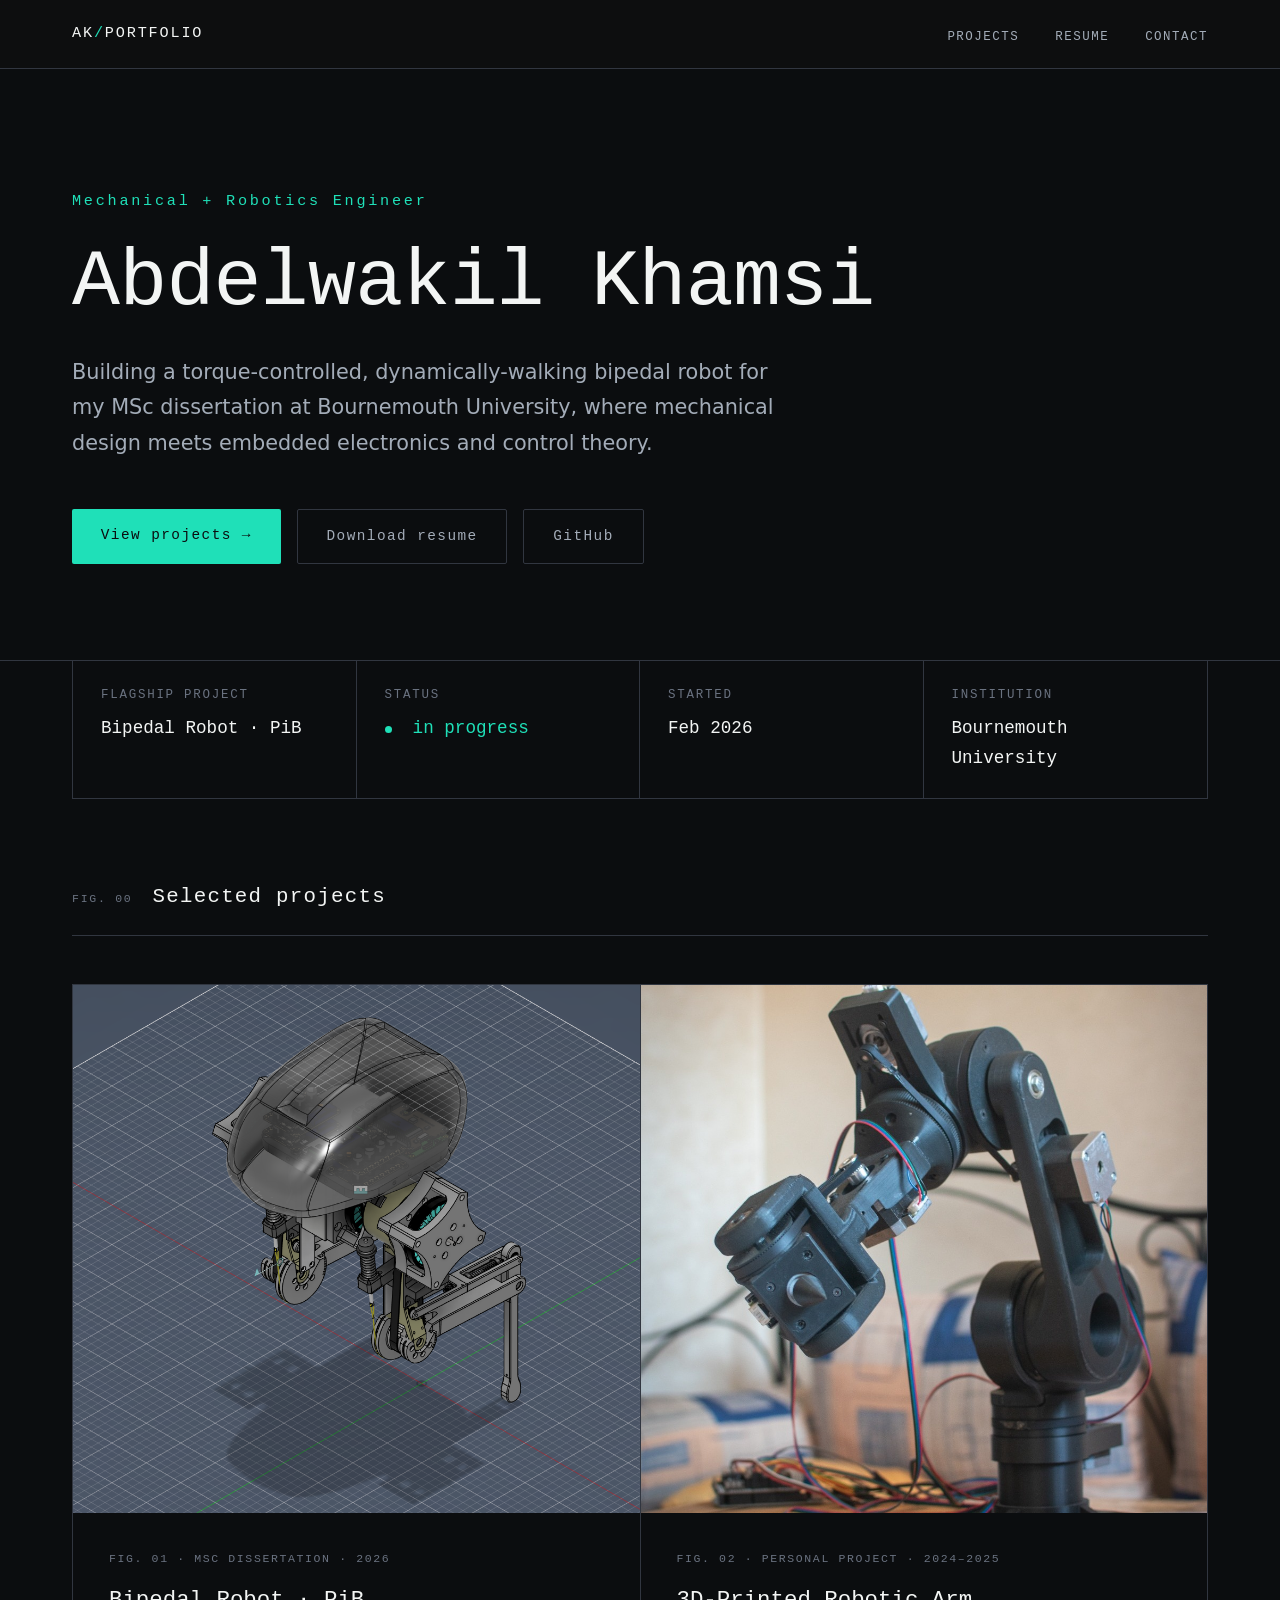
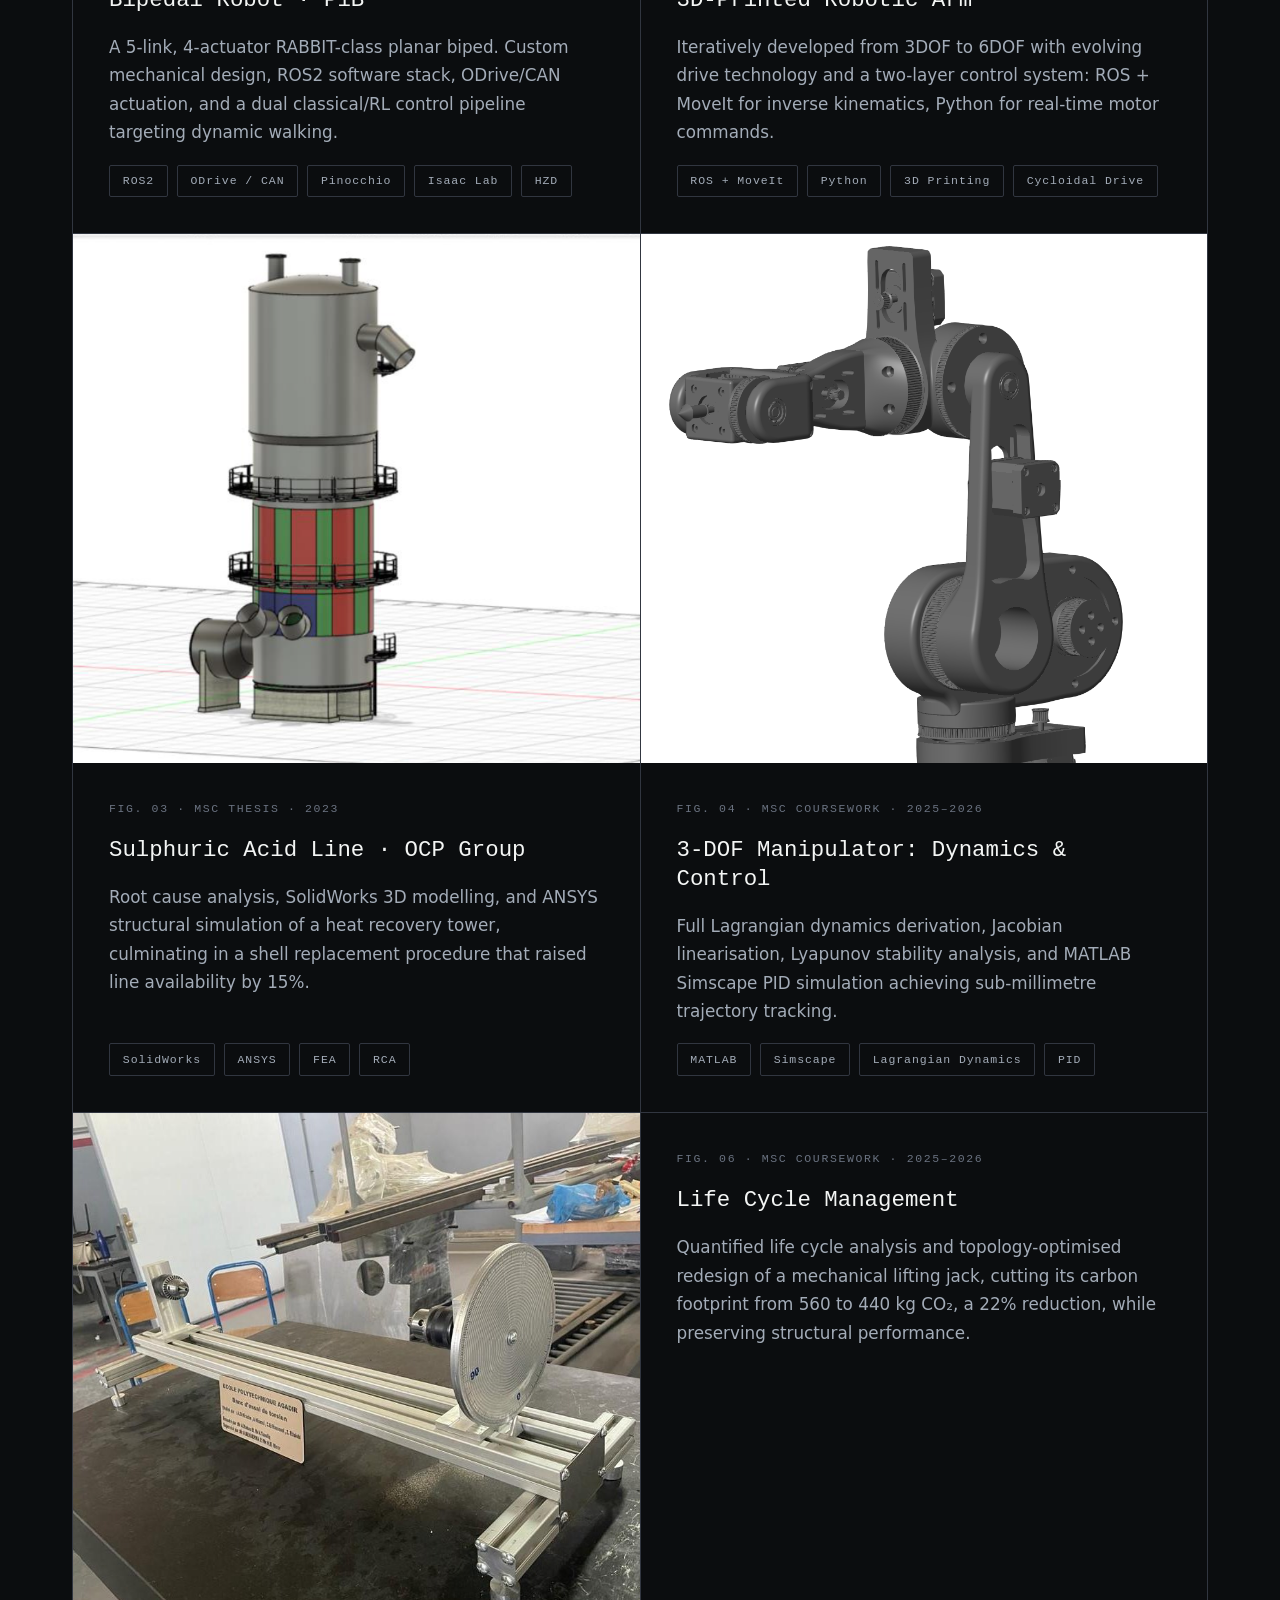
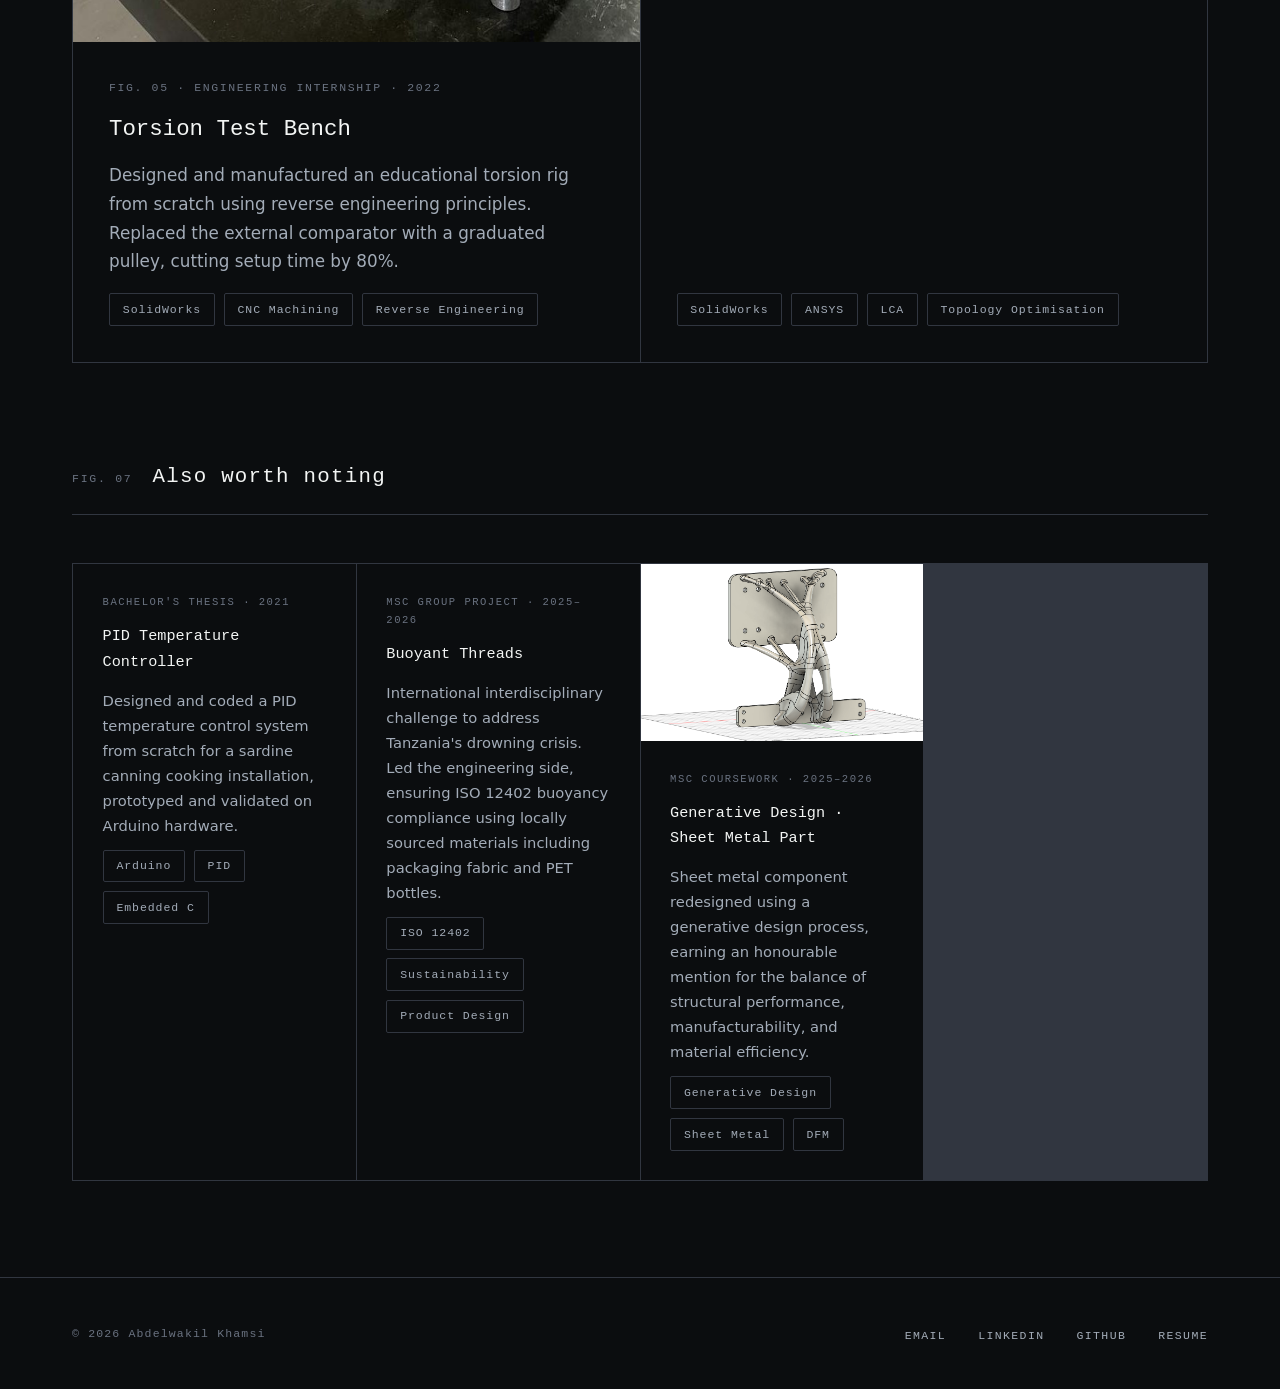
==== index.html @ e8a528a6 "Remove empty image placeholders site-wide until further notice Drop the 'ADD PHOTO' placeholder boxe" ====
<!DOCTYPE html>
<html lang="en">
<head>
<meta charset="UTF-8">
<meta name="viewport" content="width=device-width, initial-scale=1.0">
<title>Abdelwakil Khamsi · Mechanical &amp; Robotics Engineer</title>
<meta name="description" content="Mechanical engineering student building a torque-controlled bipedal robot. Portfolio of robotics, mechanical design, and control systems projects.">
<link rel="stylesheet" href="assets/css/style.css">
</head>
<body>

<nav class="nav">
  <div class="wrap">
    <a href="index.html" class="nav-mark">AK<span>/</span>PORTFOLIO</a>
    <ul class="nav-links">
      <li><a href="#projects">PROJECTS</a></li>
      <li><a href="resume.pdf?v=2">RESUME</a></li>
      <li><a href="#contact">CONTACT</a></li>
    </ul>
  </div>
</nav>

<header class="hero">
  <div class="wrap">
    <div class="eyebrow">Mechanical + Robotics Engineer</div>
    <h1>Abdelwakil Khamsi</h1>
    <p class="lede">Building a torque-controlled, dynamically-walking bipedal robot for my MSc dissertation at Bournemouth University, where mechanical design meets embedded electronics and control theory.</p>
    <div class="btn-row">
      <a href="#projects" class="btn btn-primary">View projects &#8594;</a>
      <a href="resume.pdf?v=2" class="btn btn-outline">Download resume</a>
      <a href="https://github.com/Abdel-wakil" class="btn btn-outline">GitHub</a>
    </div>
  </div>
</header>

<div class="wrap">
  <div class="title-block">
    <div class="cell">
      <div class="label">FLAGSHIP PROJECT</div>
      <div class="value">Bipedal Robot &middot; PiB</div>
    </div>
    <div class="cell">
      <div class="label">STATUS</div>
      <div class="value teal"><span class="dot"></span>&nbsp; in progress</div>
    </div>
    <div class="cell">
      <div class="label">STARTED</div>
      <div class="value">Feb 2026</div>
    </div>
    <div class="cell">
      <div class="label">INSTITUTION</div>
      <div class="value">Bournemouth University</div>
    </div>
  </div>
</div>

<main class="wrap" id="projects">

  <div class="section-head">
    <span class="fig">FIG. 00</span>
    <h2>Selected projects</h2>
  </div>

  <div class="grid">

    <a href="projects/biped.html" class="card">
      <div class="media fit" style="aspect-ratio: 1040 / 970;">
        <img src="assets/img/biped/full_screen_iso_zoom.png" alt="PiB bipedal robot: isometric CAD render of the torso and legs" loading="lazy">
      </div>
      <div class="body">
        <div class="fig-label">FIG. 01 &middot; MSC DISSERTATION &middot; 2026</div>
        <h3>Bipedal Robot · PiB</h3>
        <p>A 5-link, 4-actuator RABBIT-class planar biped. Custom mechanical design, ROS2 software stack, ODrive/CAN actuation, and a dual classical/RL control pipeline targeting dynamic walking.</p>
        <div class="tags">
          <span class="tag">ROS2</span>
          <span class="tag">ODrive / CAN</span>
          <span class="tag">Pinocchio</span>
          <span class="tag">Isaac Lab</span>
          <span class="tag">HZD</span>
        </div>
      </div>
    </a>

    <a href="projects/robotic-arm.html" class="card">
      <div class="media fit" style="aspect-ratio: 1040 / 970;">
        <img src="assets/img/robotic-arm/thumbnail.jpeg" alt="Finished 3D-printed 6DOF robotic arm" loading="lazy">
      </div>
      <div class="body">
        <div class="fig-label">FIG. 02 &middot; PERSONAL PROJECT &middot; 2024&#8211;2025</div>
        <h3>3D-Printed Robotic Arm</h3>
        <p>Iteratively developed from 3DOF to 6DOF with evolving drive technology and a two-layer control system: ROS + MoveIt for inverse kinematics, Python for real-time motor commands.</p>
        <div class="tags">
          <span class="tag">ROS + MoveIt</span>
          <span class="tag">Python</span>
          <span class="tag">3D Printing</span>
          <span class="tag">Cycloidal Drive</span>
        </div>
      </div>
    </a>

    <a href="projects/ocp.html" class="card">
      <div class="media fit" style="aspect-ratio: 1040 / 970;">
        <img src="assets/img/ocp/thumbnail.png" alt="3D CAD model of the HRS tower" loading="lazy">
      </div>
      <div class="body">
        <div class="fig-label">FIG. 03 &middot; MSC THESIS &middot; 2023</div>
        <h3>Sulphuric Acid Line · OCP Group</h3>
        <p>Root cause analysis, SolidWorks 3D modelling, and ANSYS structural simulation of a heat recovery tower, culminating in a shell replacement procedure that raised line availability by 15%.</p>
        <div class="tags">
          <span class="tag">SolidWorks</span>
          <span class="tag">ANSYS</span>
          <span class="tag">FEA</span>
          <span class="tag">RCA</span>
        </div>
      </div>
    </a>

    <a href="projects/robot-control-design.html" class="card">
      <div class="media fit" style="aspect-ratio: 1040 / 970;">
        <img src="assets/img/robot-control-design/thumbnail.png" alt="3-DOF manipulator: Simscape multibody model" loading="lazy">
      </div>
      <div class="body">
        <div class="fig-label">FIG. 04 &middot; MSC COURSEWORK &middot; 2025&#8211;2026</div>
        <h3>3-DOF Manipulator: Dynamics &amp; Control</h3>
        <p>Full Lagrangian dynamics derivation, Jacobian linearisation, Lyapunov stability analysis, and MATLAB Simscape PID simulation achieving sub-millimetre trajectory tracking.</p>
        <div class="tags">
          <span class="tag">MATLAB</span>
          <span class="tag">Simscape</span>
          <span class="tag">Lagrangian Dynamics</span>
          <span class="tag">PID</span>
        </div>
      </div>
    </a>

    <a href="projects/torsion-bench.html" class="card">
      <div class="media fit" style="aspect-ratio: 1040 / 970;">
        <img src="assets/img/torsion-bench/thumbnail.jpg" alt="Manufactured torsion test bench, assembled and operational" loading="lazy">
      </div>
      <div class="body">
        <div class="fig-label">FIG. 05 &middot; ENGINEERING INTERNSHIP &middot; 2022</div>
        <h3>Torsion Test Bench</h3>
        <p>Designed and manufactured an educational torsion rig from scratch using reverse engineering principles. Replaced the external comparator with a graduated pulley, cutting setup time by 80%.</p>
        <div class="tags">
          <span class="tag">SolidWorks</span>
          <span class="tag">CNC Machining</span>
          <span class="tag">Reverse Engineering</span>
        </div>
      </div>
    </a>

    <a href="projects/life-cycle.html" class="card">
      <div class="body">
        <div class="fig-label">FIG. 06 &middot; MSC COURSEWORK &middot; 2025&#8211;2026</div>
        <h3>Life Cycle Management</h3>
        <p>Quantified life cycle analysis and topology-optimised redesign of a mechanical lifting jack, cutting its carbon footprint from 560 to 440 kg CO&#8322;, a 22% reduction, while preserving structural performance.</p>
        <div class="tags">
          <span class="tag">SolidWorks</span>
          <span class="tag">ANSYS</span>
          <span class="tag">LCA</span>
          <span class="tag">Topology Optimisation</span>
        </div>
      </div>
    </a>

  </div>

  <!-- OTHER MENTIONS -->
  <div class="section-head">
    <span class="fig">FIG. 07</span>
    <h2>Also worth noting</h2>
  </div>

  <div class="mention-grid">

    <div class="mention">
      <div class="mention-body">
        <div class="fig-label">BACHELOR'S THESIS &middot; 2021</div>
        <h4>PID Temperature Controller</h4>
        <p>Designed and coded a PID temperature control system from scratch for a sardine canning cooking installation, prototyped and validated on Arduino hardware.</p>
        <div class="tags">
          <span class="tag">Arduino</span>
          <span class="tag">PID</span>
          <span class="tag">Embedded C</span>
        </div>
      </div>
    </div>

    <div class="mention">
      <div class="mention-body">
        <div class="fig-label">MSC GROUP PROJECT &middot; 2025&#8211;2026</div>
        <h4>Buoyant Threads</h4>
        <p>International interdisciplinary challenge to address Tanzania's drowning crisis. Led the engineering side, ensuring ISO 12402 buoyancy compliance using locally sourced materials including packaging fabric and PET bottles.</p>
        <div class="tags">
          <span class="tag">ISO 12402</span>
          <span class="tag">Sustainability</span>
          <span class="tag">Product Design</span>
        </div>
      </div>
    </div>

    <div class="mention">
      <div class="media">
        <img src="assets/img/generative-design/Generative_design_iso_view_back.png" alt="Generative design result: back view showing the organic branching topology" loading="lazy">
      </div>
      <div class="mention-body">
        <div class="fig-label">MSC COURSEWORK &middot; 2025&#8211;2026</div>
        <h4>Generative Design · Sheet Metal Part</h4>
        <p>Sheet metal component redesigned using a generative design process, earning an honourable mention for the balance of structural performance, manufacturability, and material efficiency.</p>
        <div class="tags">
          <span class="tag">Generative Design</span>
          <span class="tag">Sheet Metal</span>
          <span class="tag">DFM</span>
        </div>
      </div>
    </div>

  </div>

</main>

<footer id="contact">
  <div class="wrap">
    <span class="copy">&#169; 2026 Abdelwakil Khamsi</span>
    <ul class="links">
      <li><a href="mailto:abdelwakil55khamsi@gmail.com">EMAIL</a></li>
      <li><a href="https://linkedin.com/in/abdelwakil-khamsi/">LINKEDIN</a></li>
      <li><a href="https://github.com/Abdel-wakil">GITHUB</a></li>
      <li><a href="resume.pdf?v=2">RESUME</a></li>
    </ul>
  </div>
</footer>

</body>
</html>
---- assets/css/style.css ----
/* ─── TOKENS ─────────────────────────────────────────────── */
:root {
  --bg:       #0b0d0f;
  --surface:  #181c21;
  --border:   #313640;
  --teal:     #1fe0b8;
  --teal-dim: #10a087;
  --text:     #f3f5f4;
  --muted:    #a3acb8;
  --label:    #6a7280;

  --ff-display: 'DM Mono', 'Courier New', monospace;
  --ff-body:    'Inter', system-ui, sans-serif;

  --wrap: 1200px;
  --gap:  2.5rem;
}

/* ─── RESET ──────────────────────────────────────────────── */
*, *::before, *::after { box-sizing: border-box; margin: 0; padding: 0; }
html { scroll-behavior: smooth; }
body {
  background: var(--bg);
  color: var(--text);
  font-family: var(--ff-body);
  font-size: 1.125rem;
  line-height: 1.7;
  -webkit-font-smoothing: antialiased;
}
a { color: inherit; text-decoration: none; }
img { display: block; max-width: 100%; }
ul { list-style: none; }

/* ─── TYPOGRAPHY IMPORTS ─────────────────────────────────── */
@import url('https://fonts.googleapis.com/css2?family=DM+Mono:wght@400;500&family=Inter:wght@400;500;600&display=swap');

/* ─── LAYOUT ─────────────────────────────────────────────── */
.wrap {
  max-width: var(--wrap);
  margin: 0 auto;
  padding: 0 2rem;
}

/* ─── NAV ────────────────────────────────────────────────── */
.nav {
  position: sticky;
  top: 0;
  z-index: 100;
  background: rgba(14,15,17,.88);
  backdrop-filter: blur(12px);
  border-bottom: 1px solid var(--border);
}
.nav .wrap {
  display: flex;
  align-items: center;
  justify-content: space-between;
  height: 68px;
}
.nav-mark {
  font-family: var(--ff-display);
  font-size: .95rem;
  letter-spacing: .12em;
  color: var(--text);
}
.nav-mark span { color: var(--teal); }
.nav-links {
  display: flex;
  gap: 2.25rem;
}
.nav-links a {
  font-family: var(--ff-display);
  font-size: .78rem;
  letter-spacing: .12em;
  color: var(--muted);
  transition: color .15s;
}
.nav-links a:hover { color: var(--teal); }

/* ─── HERO ───────────────────────────────────────────────── */
.hero {
  padding: 7.5rem 0 6rem;
  border-bottom: 1px solid var(--border);
}
.eyebrow {
  font-family: var(--ff-display);
  font-size: .95rem;
  letter-spacing: .18em;
  color: var(--teal);
  margin-bottom: 1.5rem;
}
h1 {
  font-family: var(--ff-display);
  font-size: clamp(3rem, 6.5vw, 5rem);
  font-weight: 500;
  letter-spacing: -.01em;
  line-height: 1.1;
  margin-bottom: 1.75rem;
}
.lede {
  max-width: 720px;
  color: var(--muted);
  font-size: 1.3rem;
  margin-bottom: 3rem;
}
.btn-row {
  display: flex;
  flex-wrap: wrap;
  gap: 1rem;
}
.btn {
  font-family: var(--ff-display);
  font-size: .9rem;
  letter-spacing: .1em;
  padding: .9rem 1.8rem;
  border-radius: 2px;
  transition: all .15s;
  cursor: pointer;
}
.btn-primary {
  background: var(--teal);
  color: var(--bg);
}
.btn-primary:hover { background: #00d9bc; }
.btn-outline {
  border: 1px solid var(--border);
  color: var(--muted);
}
.btn-outline:hover { border-color: var(--teal); color: var(--teal); }

/* ─── TITLE BLOCK (stats strip) ─────────────────────────── */
.title-block {
  display: flex;
  flex-wrap: wrap;
  gap: 0;
  border: 1px solid var(--border);
  border-top: none;
  margin-bottom: 5rem;
}
.cell {
  flex: 1 1 180px;
  padding: 1.5rem 1.75rem;
  border-right: 1px solid var(--border);
}
.cell:last-child { border-right: none; }
.label {
  font-family: var(--ff-display);
  font-size: .78rem;
  letter-spacing: .14em;
  color: var(--label);
  margin-bottom: .5rem;
}
.value {
  font-family: var(--ff-display);
  font-size: 1.1rem;
  color: var(--text);
}
.value.teal { color: var(--teal); }
.dot {
  display: inline-block;
  width: 7px; height: 7px;
  background: var(--teal);
  border-radius: 50%;
  animation: pulse 2s infinite;
}
@keyframes pulse {
  0%,100% { opacity: 1; }
  50%      { opacity: .35; }
}

/* ─── SECTION HEAD ───────────────────────────────────────── */
.section-head {
  display: flex;
  align-items: baseline;
  gap: 1.25rem;
  margin-bottom: 3rem;
  padding-bottom: 1.25rem;
  border-bottom: 1px solid var(--border);
}
.fig {
  font-family: var(--ff-display);
  font-size: .72rem;
  letter-spacing: .15em;
  color: var(--label);
}
h2 {
  font-family: var(--ff-display);
  font-size: 1.3rem;
  font-weight: 500;
  letter-spacing: .06em;
}

/* ─── PROJECT GRID ───────────────────────────────────────── */
.grid {
  display: grid;
  grid-template-columns: repeat(2, 1fr);
  gap: 1px;
  background: var(--border);
  border: 1px solid var(--border);
  margin-bottom: 6rem;
}
@media (max-width: 800px) {
  .grid { grid-template-columns: 1fr; }
}
.card {
  display: flex;
  flex-direction: column;
  background: var(--bg);
  transition: background .15s;
}
.card:hover { background: var(--surface); }
.card .media, .mention .media {
  aspect-ratio: 16/10;
  overflow: hidden;
  background: var(--surface);
}
.card .media img, .mention .media img { width: 100%; height: 100%; object-fit: cover; }

/* use for images whose aspect ratio doesn't match the crop box
   (e.g. square CAD renders) so nothing important gets cropped off */
.card .media.contain, .mention .media.contain { padding: 1.5rem; }
.card .media.contain img, .mention .media.contain img { object-fit: contain; }

/* use when the box's aspect-ratio is set inline to match the image's
   own dimensions: fills the box completely with zero crop/letterbox */
.card .media.fit, .mention .media.fit { padding: 0; }
.card .media.fit img, .mention .media.fit img { object-fit: cover; }
.media-placeholder {
  width: 100%; height: 100%;
  display: flex;
  align-items: center;
  justify-content: center;
  border: 1px dashed var(--border);
  color: var(--label);
}
.media-placeholder .txt {
  font-family: var(--ff-display);
  font-size: .75rem;
  letter-spacing: .1em;
  text-align: center;
  line-height: 1.8;
}
.card .body {
  padding: 2.25rem;
  flex: 1;
  display: flex;
  flex-direction: column;
  gap: 1.1rem;
}
.fig-label {
  font-family: var(--ff-display);
  font-size: .72rem;
  letter-spacing: .14em;
  color: var(--label);
}
.card h3 {
  font-family: var(--ff-display);
  font-size: 1.4rem;
  font-weight: 500;
  line-height: 1.3;
}
.card p {
  font-size: 1.05rem;
  color: var(--muted);
  flex: 1;
}
.tags {
  display: flex;
  flex-wrap: wrap;
  gap: .55rem;
}
.tag {
  font-family: var(--ff-display);
  font-size: .72rem;
  letter-spacing: .08em;
  padding: .35rem .8rem;
  border: 1px solid var(--border);
  color: var(--muted);
  border-radius: 2px;
}

/* ─── OTHER PROJECTS (mention cards) ────────────────────── */
.mention-grid {
  display: grid;
  grid-template-columns: repeat(auto-fill, minmax(280px, 1fr));
  gap: 1px;
  background: var(--border);
  border: 1px solid var(--border);
  margin-bottom: 6rem;
}
.mention {
  background: var(--bg);
  display: flex;
  flex-direction: column;
  transition: background .15s;
}
.mention:hover { background: var(--surface); }
.mention-body {
  padding: 1.85rem;
  flex: 1;
  display: flex;
  flex-direction: column;
  gap: .75rem;
}
.mention .fig-label { font-family: var(--ff-display); font-size: .66rem; letter-spacing: .14em; color: var(--label); }
.mention h4 { font-family: var(--ff-display); font-size: .95rem; font-weight: 500; }
.mention p  { font-size: .92rem; color: var(--muted); }

/* ─── PROJECT PAGE ───────────────────────────────────────── */
.project-hero {
  padding: 5rem 0 3.5rem;
  border-bottom: 1px solid var(--border);
}
.back-link {
  font-family: var(--ff-display);
  font-size: .76rem;
  letter-spacing: .12em;
  color: var(--muted);
  display: inline-flex;
  align-items: center;
  gap: .5rem;
  margin-bottom: 2.5rem;
  transition: color .15s;
}
.back-link:hover { color: var(--teal); }
.project-hero .eyebrow { margin-bottom: 1rem; }
.project-hero h1 { font-size: clamp(2.1rem, 4.5vw, 3.4rem); margin-bottom: 1.25rem; }
.project-hero .lede { margin-bottom: 0; }

.project-meta {
  display: flex;
  flex-wrap: wrap;
  gap: 0;
  border: 1px solid var(--border);
  border-top: none;
  margin-bottom: 3.5rem;
}
.project-meta .cell { flex: 1 1 140px; }

.project-body {
  display: grid;
  grid-template-columns: 1fr 300px;
  gap: 4.5rem;
  padding: 3.5rem 0 6rem;
  align-items: start;
}
@media (max-width: 760px) {
  .project-body { grid-template-columns: 1fr; }
}

/* main prose */
.prose h2 {
  font-family: var(--ff-display);
  font-size: .88rem;
  letter-spacing: .14em;
  color: var(--teal);
  margin: 3rem 0 1.25rem;
  padding-bottom: .65rem;
  border-bottom: 1px solid var(--border);
}
.prose h2:first-child { margin-top: 0; }
.prose p {
  font-size: 1.02rem;
  color: var(--muted);
  margin-bottom: 1.25rem;
}
.prose ul {
  list-style: none;
  display: flex;
  flex-direction: column;
  gap: .75rem;
  margin-bottom: 1.5rem;
}
.prose ul li {
  font-size: .96rem;
  color: var(--muted);
  padding-left: 1.3rem;
  position: relative;
}
.prose ul li::before {
  content: '•';
  position: absolute;
  left: 0;
  color: var(--teal-dim);
  font-size: .85rem;
}

/* media blocks in project */
.media-block {
  aspect-ratio: 16/9;
  background: var(--surface);
  border: 1px solid var(--border);
  margin: 2rem 0;
  overflow: hidden;
}
.media-block img { width: 100%; height: 100%; object-fit: cover; }
.media-block .media-placeholder { border: none; }
.media-block.contain { padding: 1.5rem; }
.media-block.contain img { object-fit: contain; }
.media-block.fit { padding: 0; }
.media-block.fit img { object-fit: cover; }

/* stat callouts */
.stat-row {
  display: flex;
  flex-wrap: wrap;
  gap: 1px;
  background: var(--border);
  border: 1px solid var(--border);
  margin: 2rem 0;
}
.stat {
  background: var(--bg);
  padding: 1.5rem 1.75rem;
  flex: 1 1 120px;
}
.stat .num {
  font-family: var(--ff-display);
  font-size: 1.85rem;
  color: var(--teal);
  line-height: 1;
  margin-bottom: .4rem;
}
.stat .desc {
  font-family: var(--ff-display);
  font-size: .7rem;
  letter-spacing: .1em;
  color: var(--muted);
}

/* sidebar */
.sidebar {
  position: sticky;
  top: 84px;
  display: flex;
  flex-direction: column;
  gap: 1.75rem;
}
.sidebar-block {
  border: 1px solid var(--border);
  padding: 1.5rem;
}
.sidebar-block .label {
  margin-bottom: .9rem;
  display: block;
}
.sidebar-block ul {
  display: flex;
  flex-direction: column;
  gap: .55rem;
  margin: 0;
}
.sidebar-block ul li {
  font-family: var(--ff-display);
  font-size: .78rem;
  color: var(--muted);
  padding: 0;
}
.sidebar-block ul li::before { display: none; }
.sidebar-block .tag { display: inline-block; margin: .25rem; }
.sidebar-block p {
  font-size: .88rem;
  color: var(--muted);
}

/* ─── FOOTER ─────────────────────────────────────────────── */
footer {
  border-top: 1px solid var(--border);
  padding: 2.5rem 0;
}
footer .wrap {
  display: flex;
  align-items: center;
  justify-content: space-between;
  flex-wrap: wrap;
  gap: 1.25rem;
}
.copy {
  font-family: var(--ff-display);
  font-size: .72rem;
  letter-spacing: .1em;
  color: var(--label);
}
.links {
  display: flex;
  gap: 2rem;
}
.links a {
  font-family: var(--ff-display);
  font-size: .72rem;
  letter-spacing: .12em;
  color: var(--muted);
  transition: color .15s;
}
.links a:hover { color: var(--teal); }

/* ─── RESPONSIVE ─────────────────────────────────────────── */
@media (max-width: 600px) {
  .nav-links { gap: 1.2rem; }
  .title-block { flex-direction: column; }
  .cell { border-right: none; border-bottom: 1px solid var(--border); }
  .cell:last-child { border-bottom: none; }
  .project-meta .cell { border-right: none; border-bottom: 1px solid var(--border); }
}
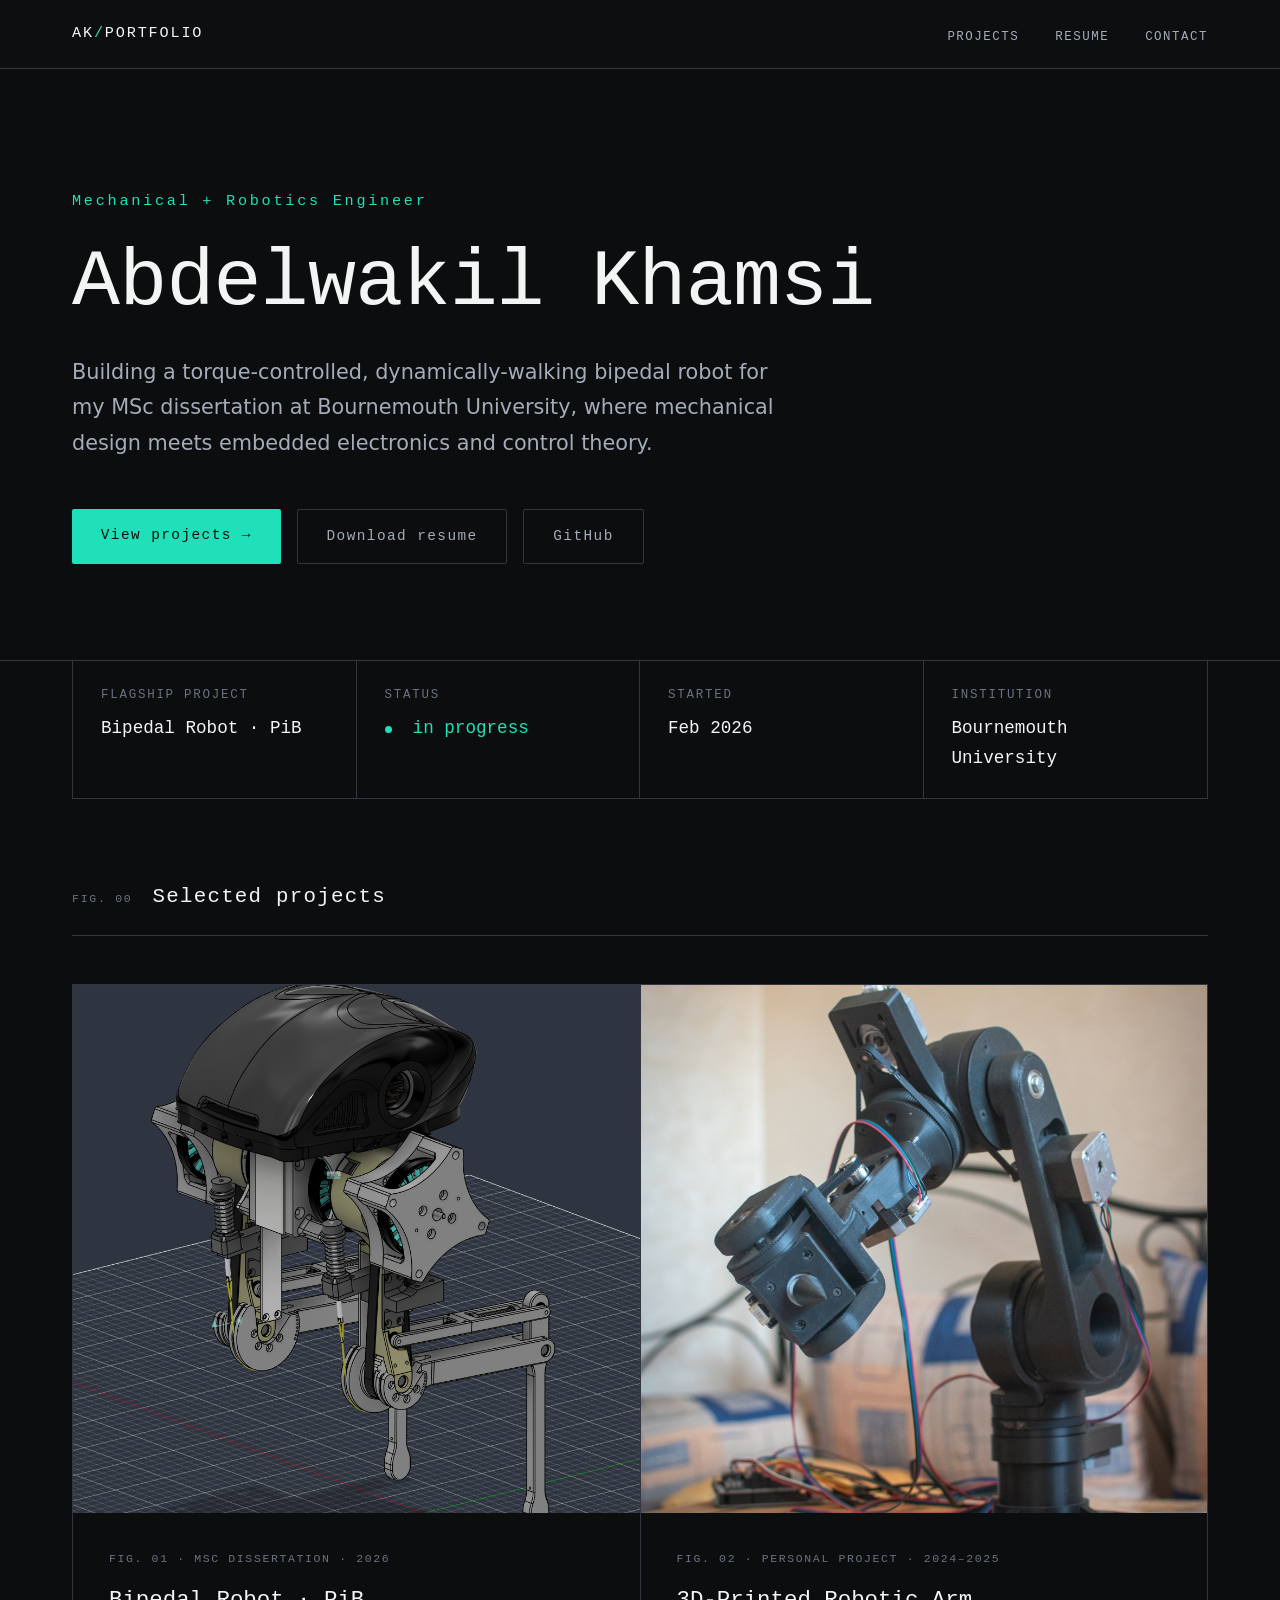
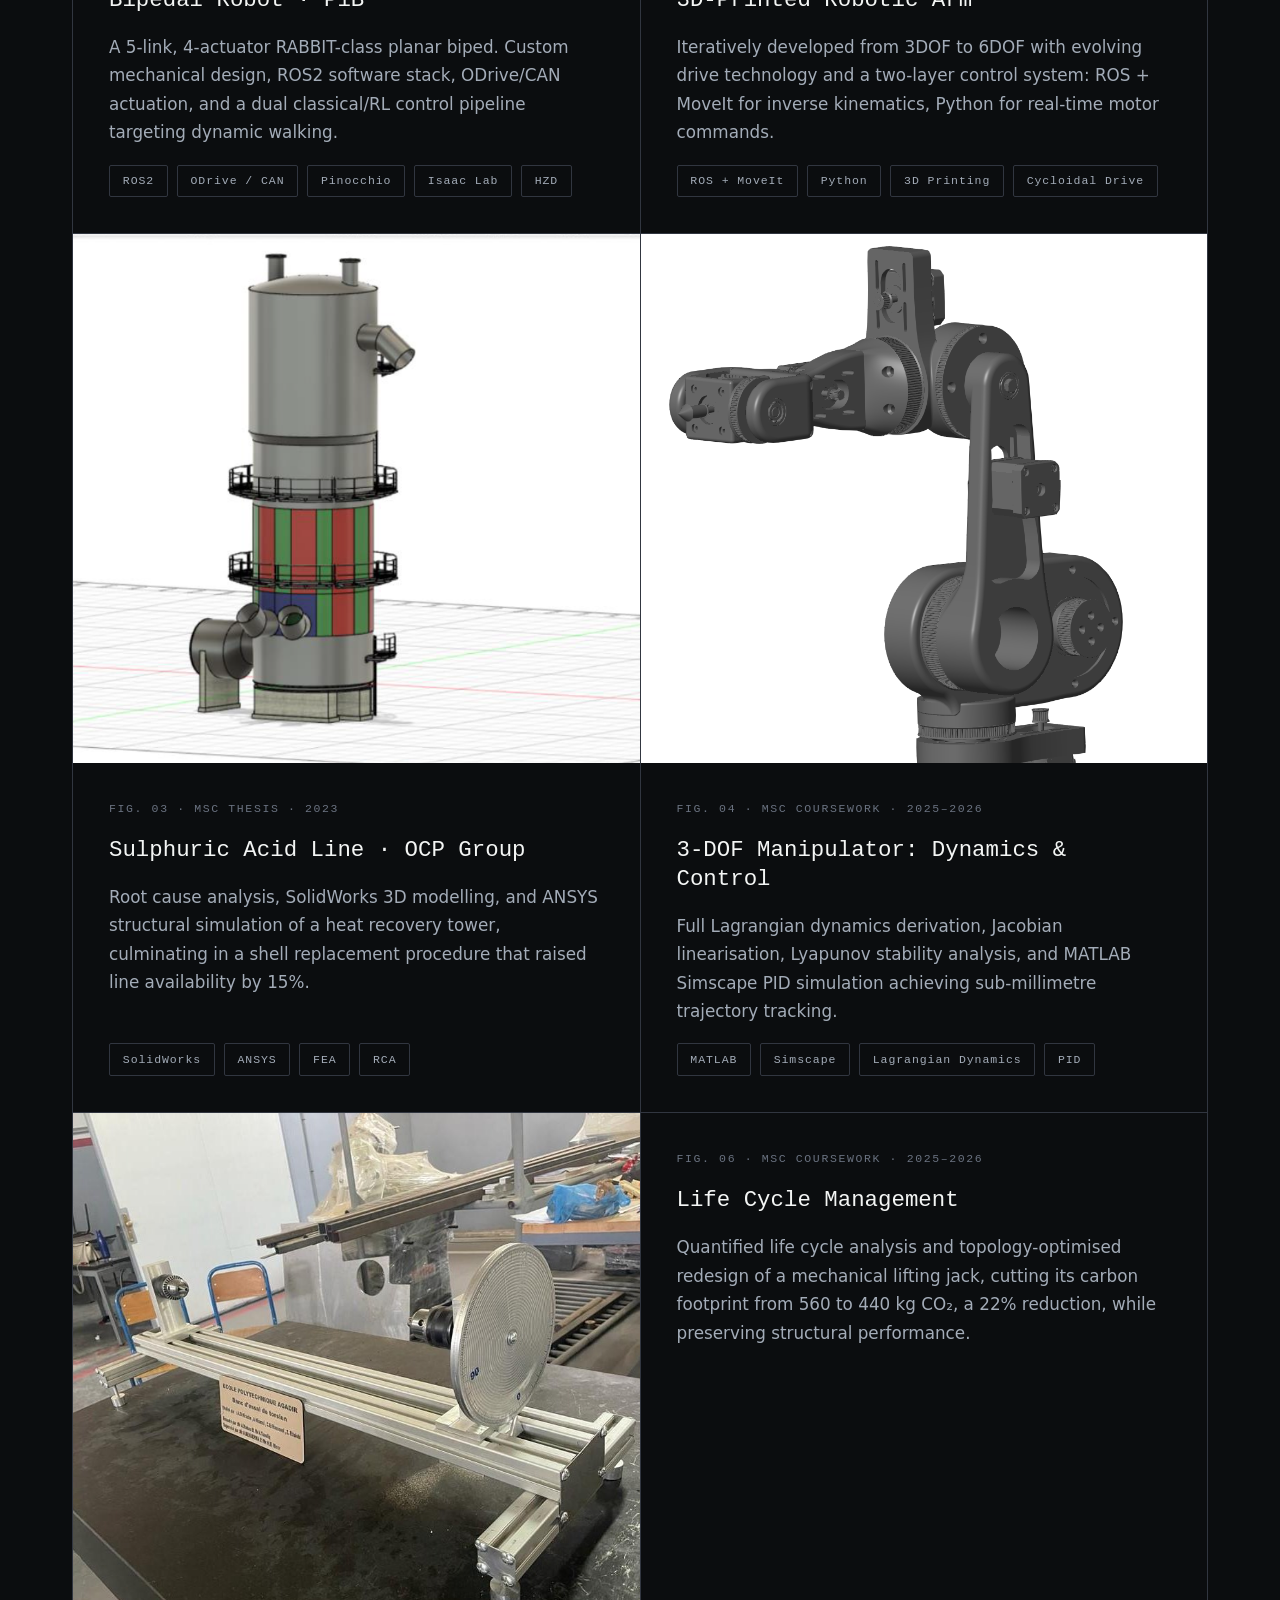
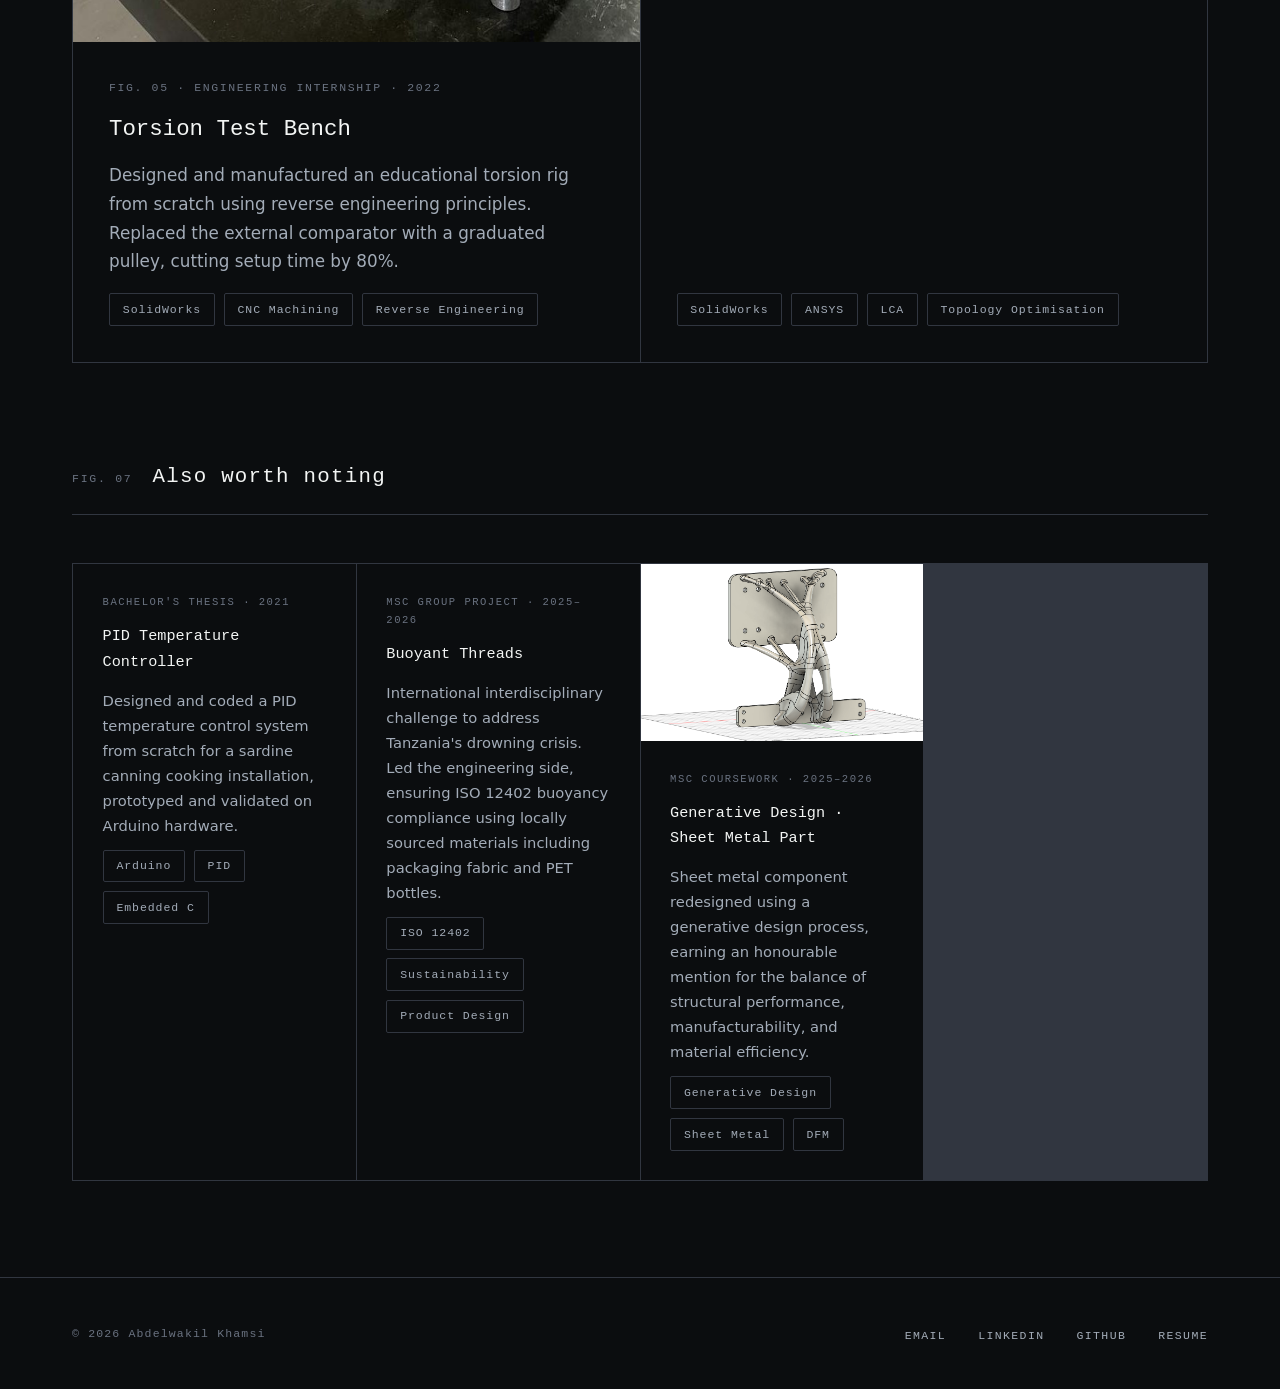
==== commit c8b7c84f: "Update biped hero image to latest design iteration Replace the thumbnail on the homepage card and th" ====
--- a/index.html
+++ b/index.html
@@ -65,7 +65,7 @@
 
     <a href="projects/biped.html" class="card">
       <div class="media fit" style="aspect-ratio: 1040 / 970;">
-        <img src="assets/img/biped/full_screen_iso_zoom.png" alt="PiB bipedal robot: isometric CAD render of the torso and legs" loading="lazy">
+        <img src="assets/img/biped/last_version_cropped.png" alt="PiB bipedal robot: isometric CAD render of the torso and legs" loading="lazy">
       </div>
       <div class="body">
         <div class="fig-label">FIG. 01 &middot; MSC DISSERTATION &middot; 2026</div>
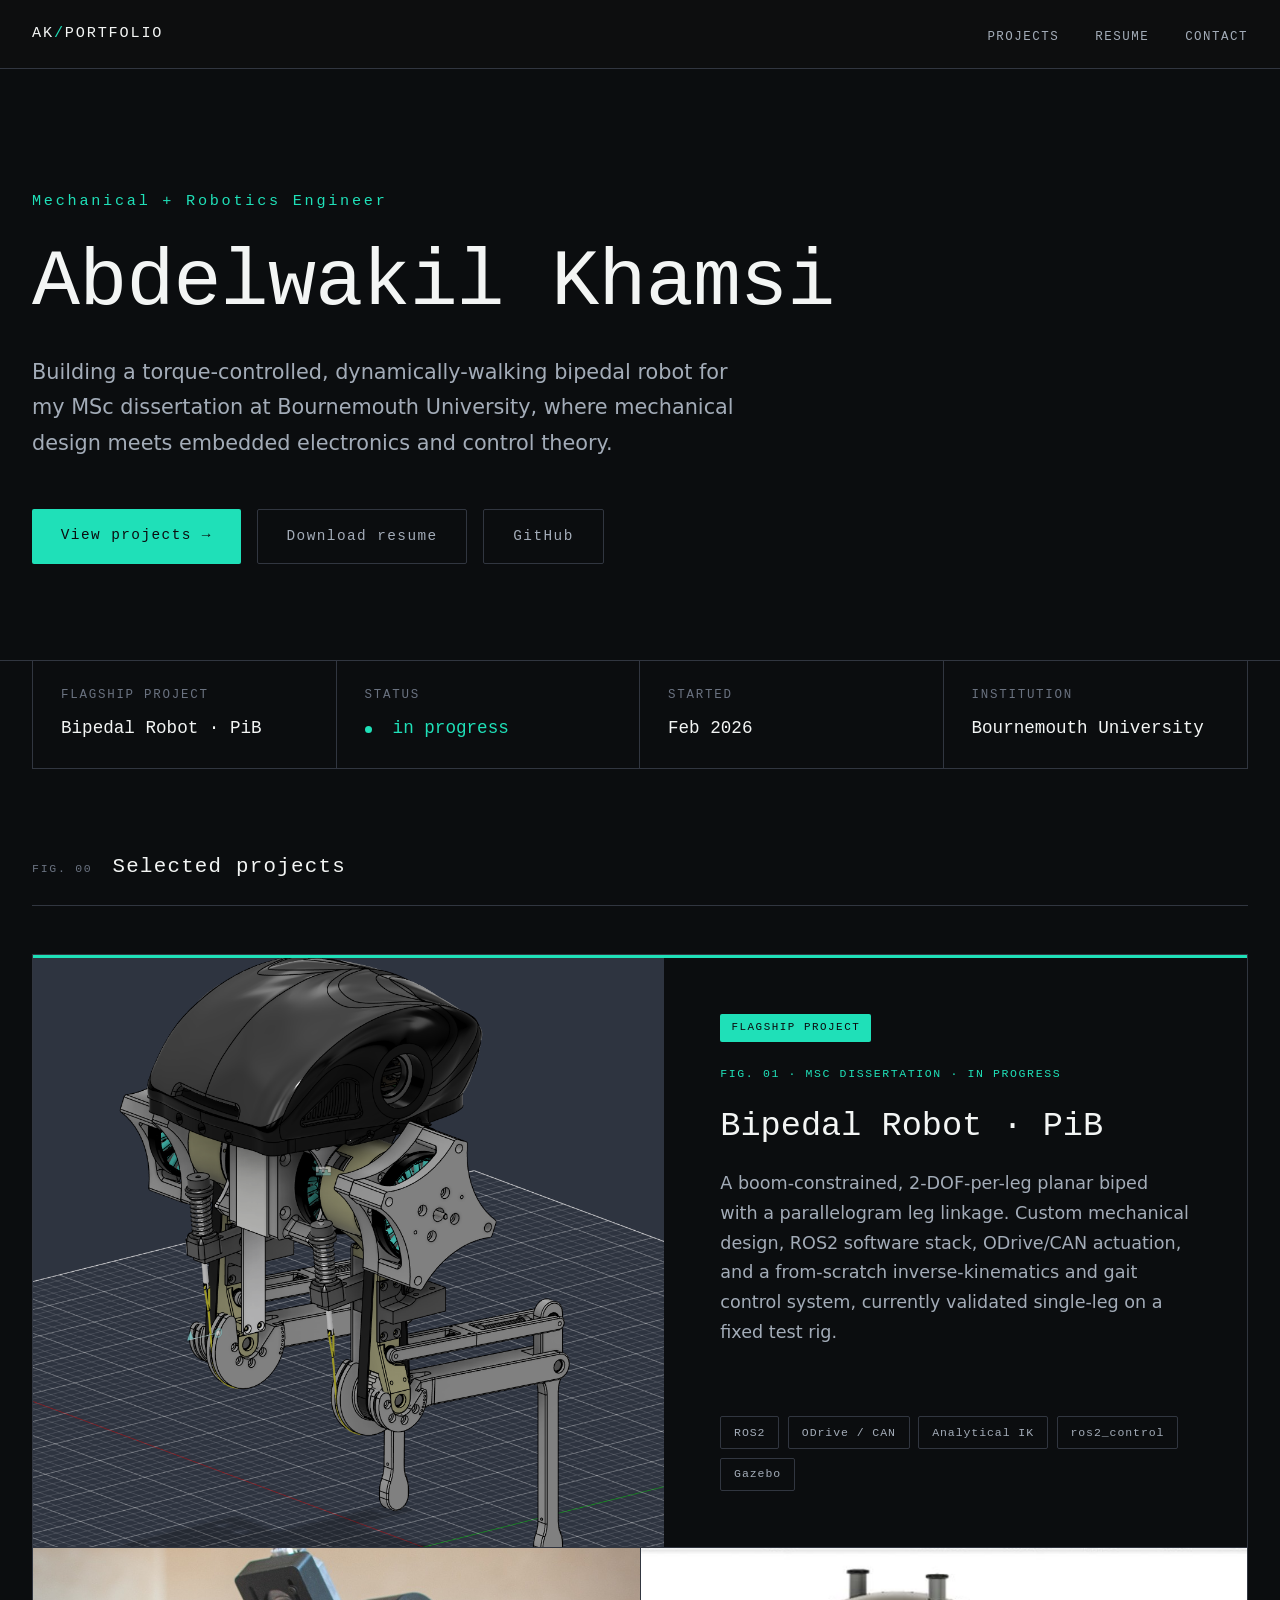
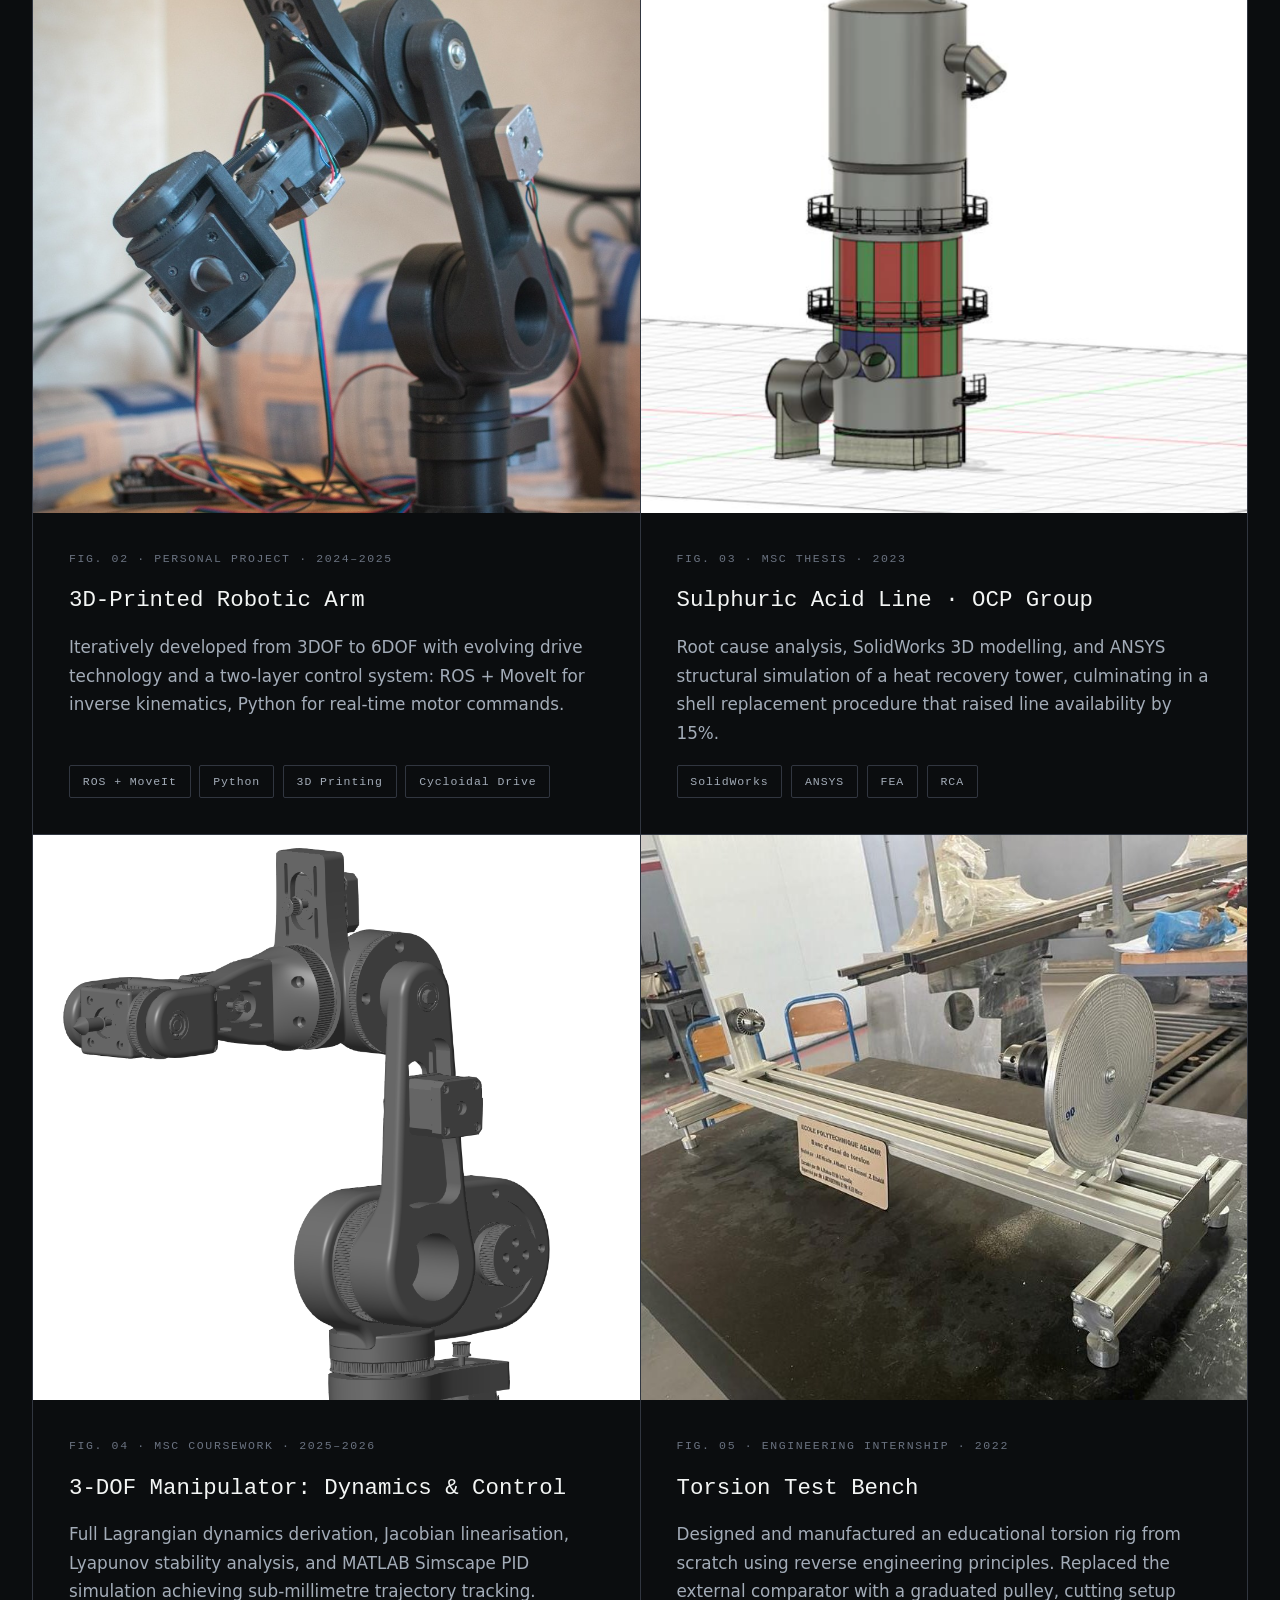
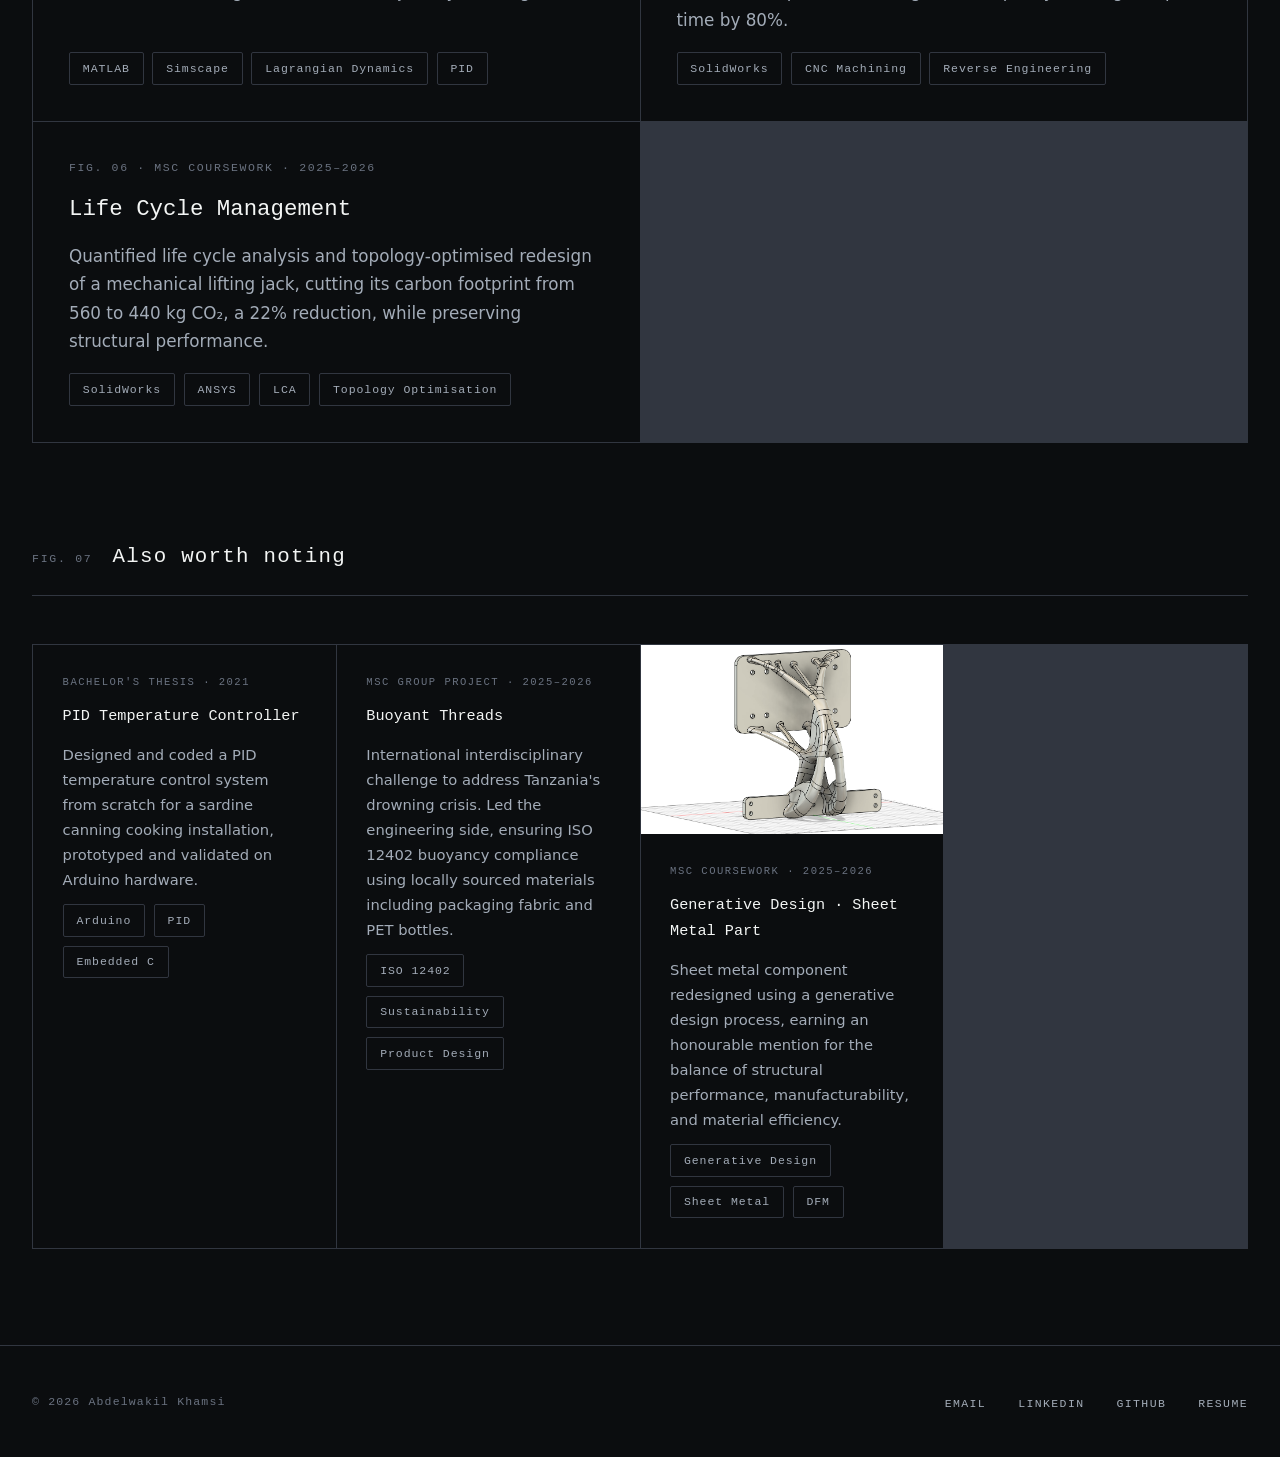
==== commit 8c3933a6: "Make PiB the flagship project, sync content with the real repo Layout: - Widen the site (1200px -> 1" ====
--- a/index.html
+++ b/index.html
@@ -63,20 +63,21 @@
 
   <div class="grid">
 
-    <a href="projects/biped.html" class="card">
-      <div class="media fit" style="aspect-ratio: 1040 / 970;">
-        <img src="assets/img/biped/last_version_cropped.png" alt="PiB bipedal robot: isometric CAD render of the torso and legs" loading="lazy">
-      </div>
-      <div class="body">
-        <div class="fig-label">FIG. 01 &middot; MSC DISSERTATION &middot; 2026</div>
+    <a href="projects/biped.html" class="card featured">
+      <div class="media fit">
+        <img src="assets/img/biped/last_version_cropped.png" alt="PiB bipedal robot: latest CAD iteration, mid-stride pose" loading="lazy">
+      </div>
+      <div class="body">
+        <span class="featured-badge">FLAGSHIP PROJECT</span>
+        <div class="fig-label">FIG. 01 &middot; MSC DISSERTATION &middot; IN PROGRESS</div>
         <h3>Bipedal Robot · PiB</h3>
-        <p>A 5-link, 4-actuator RABBIT-class planar biped. Custom mechanical design, ROS2 software stack, ODrive/CAN actuation, and a dual classical/RL control pipeline targeting dynamic walking.</p>
+        <p>A boom-constrained, 2-DOF-per-leg planar biped with a parallelogram leg linkage. Custom mechanical design, ROS2 software stack, ODrive/CAN actuation, and a from-scratch inverse-kinematics and gait control system, currently validated single-leg on a fixed test rig.</p>
         <div class="tags">
           <span class="tag">ROS2</span>
           <span class="tag">ODrive / CAN</span>
-          <span class="tag">Pinocchio</span>
-          <span class="tag">Isaac Lab</span>
-          <span class="tag">HZD</span>
+          <span class="tag">Analytical IK</span>
+          <span class="tag">ros2_control</span>
+          <span class="tag">Gazebo</span>
         </div>
       </div>
     </a>
--- a/assets/css/style.css
+++ b/assets/css/style.css
@@ -12,7 +12,7 @@
   --ff-display: 'DM Mono', 'Courier New', monospace;
   --ff-body:    'Inter', system-ui, sans-serif;
 
-  --wrap: 1200px;
+  --wrap: 1360px;
   --gap:  2.5rem;
 }
 
@@ -263,6 +263,47 @@
   color: var(--muted);
   flex: 1;
 }
+/* flagship project: spans the full grid width with a horizontal
+   split layout, set apart from the rest of the grid */
+.card.featured {
+  grid-column: 1 / -1;
+  flex-direction: row;
+  border-top: 3px solid var(--teal);
+}
+.card.featured .media {
+  flex: 1 1 52%;
+  aspect-ratio: auto;
+  min-height: 520px;
+}
+.card.featured .body {
+  flex: 1 1 48%;
+  padding: 3.5rem;
+  justify-content: center;
+  gap: 1.4rem;
+}
+.card.featured .fig-label { color: var(--teal); }
+.card.featured h3 {
+  font-size: 2.1rem;
+  line-height: 1.2;
+}
+.card.featured p { font-size: 1.1rem; }
+.featured-badge {
+  display: inline-block;
+  font-family: var(--ff-display);
+  font-size: .68rem;
+  letter-spacing: .14em;
+  color: var(--bg);
+  background: var(--teal);
+  padding: .3rem .7rem;
+  border-radius: 2px;
+  width: fit-content;
+}
+@media (max-width: 800px) {
+  .card.featured { flex-direction: column; }
+  .card.featured .media { min-height: 320px; }
+  .card.featured .body { padding: 2.25rem; }
+}
+
 .tags {
   display: flex;
   flex-wrap: wrap;
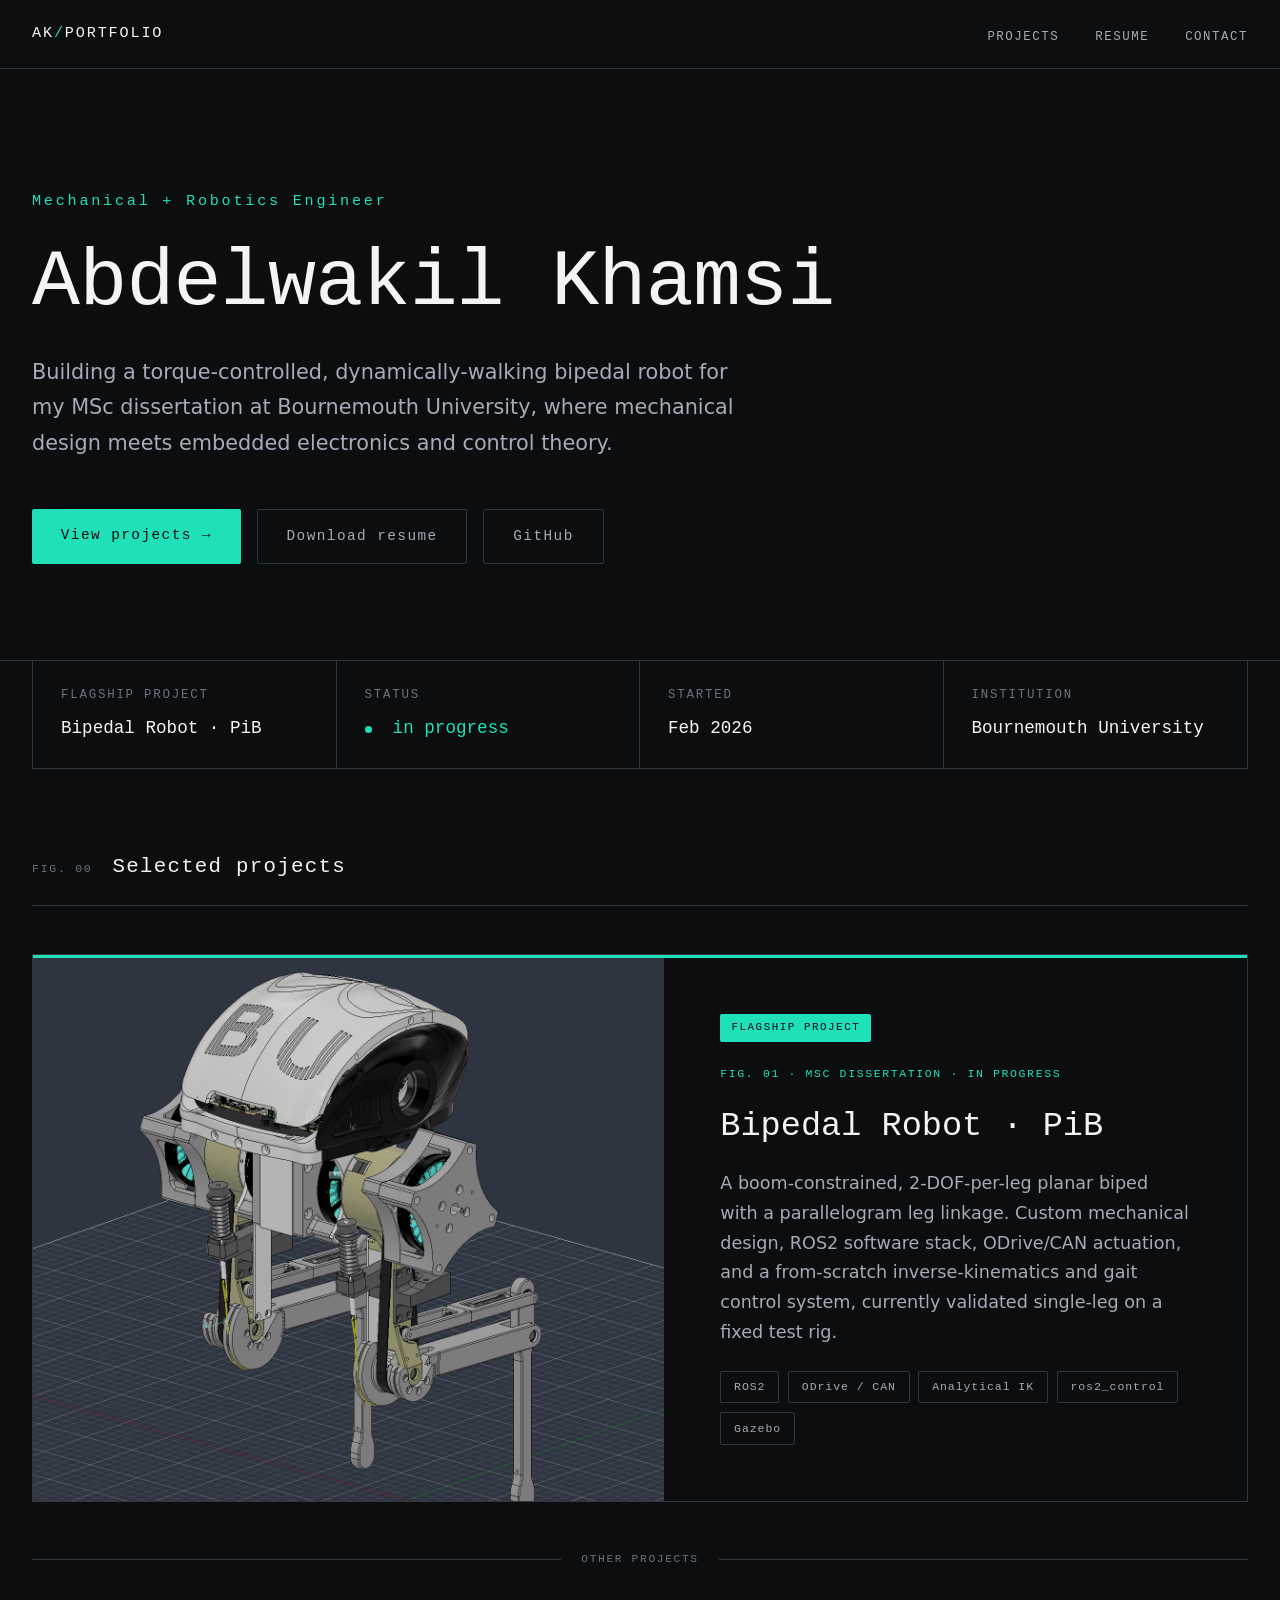
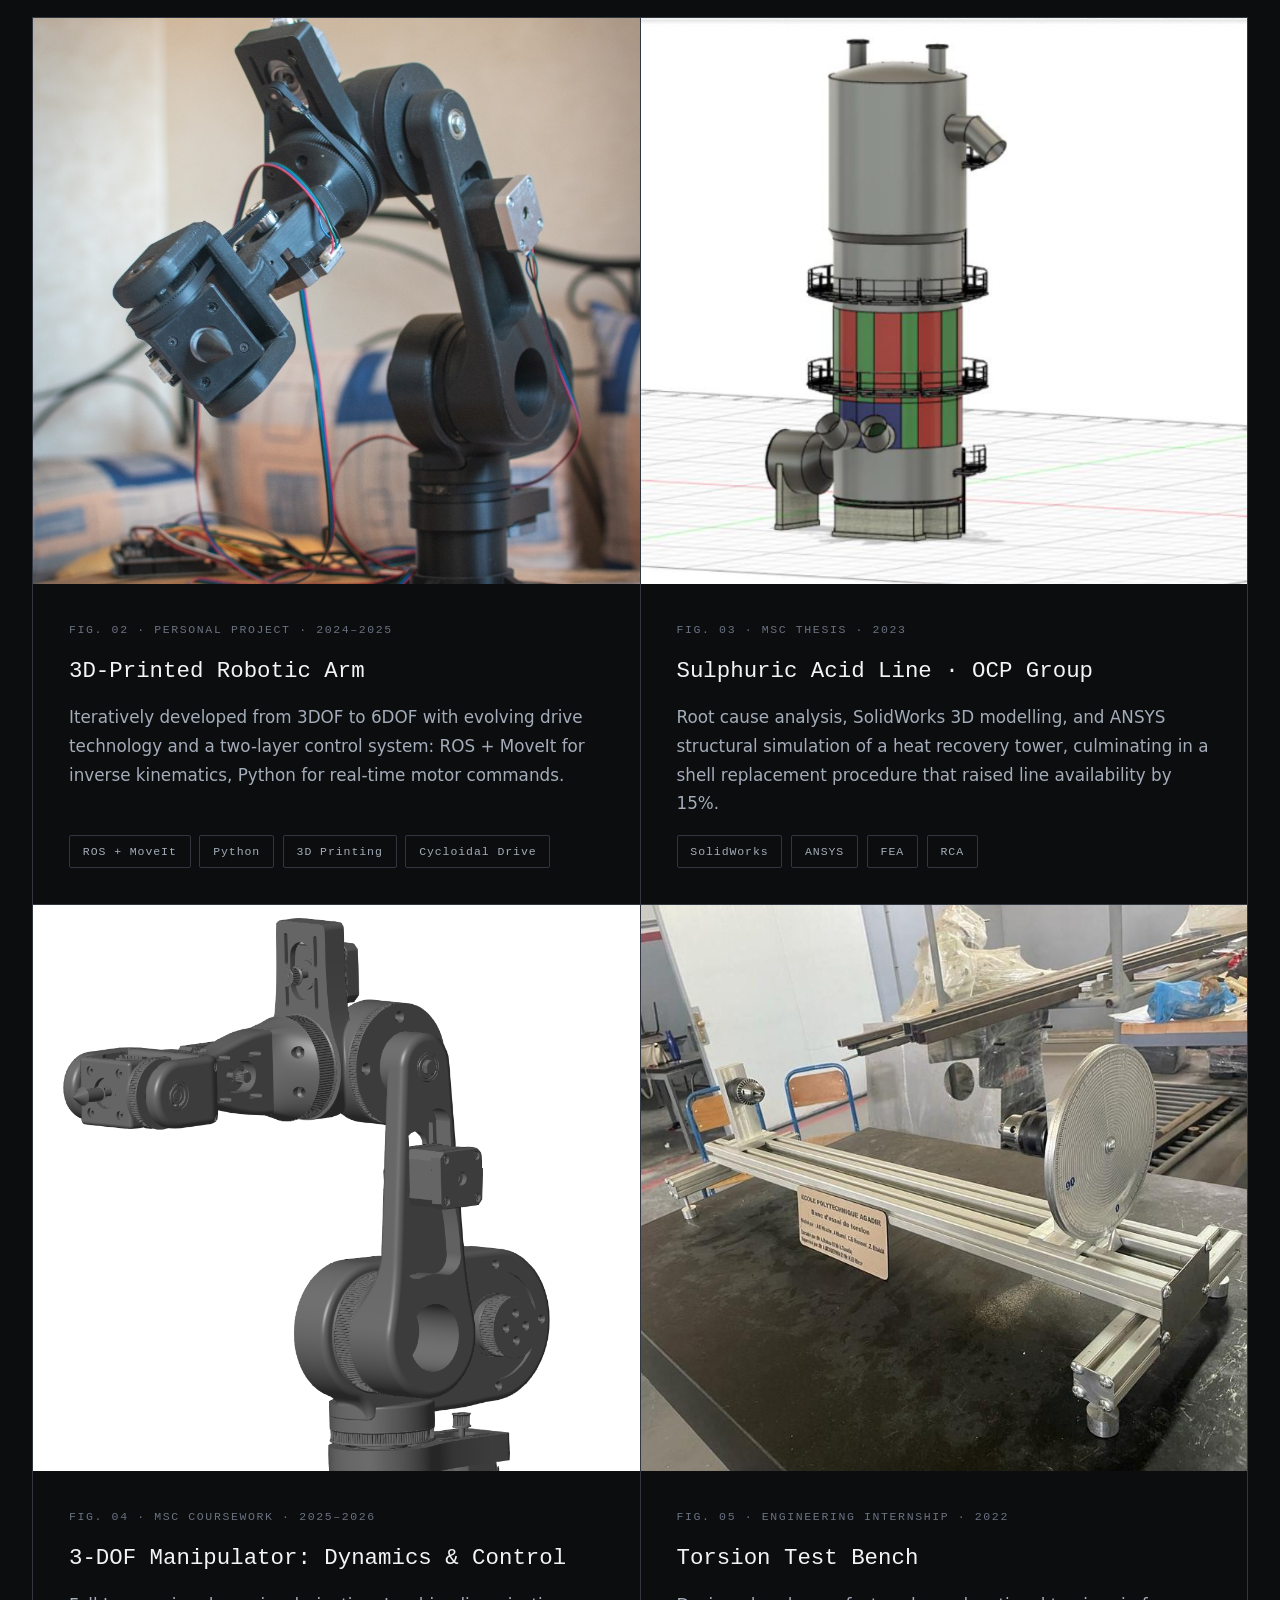
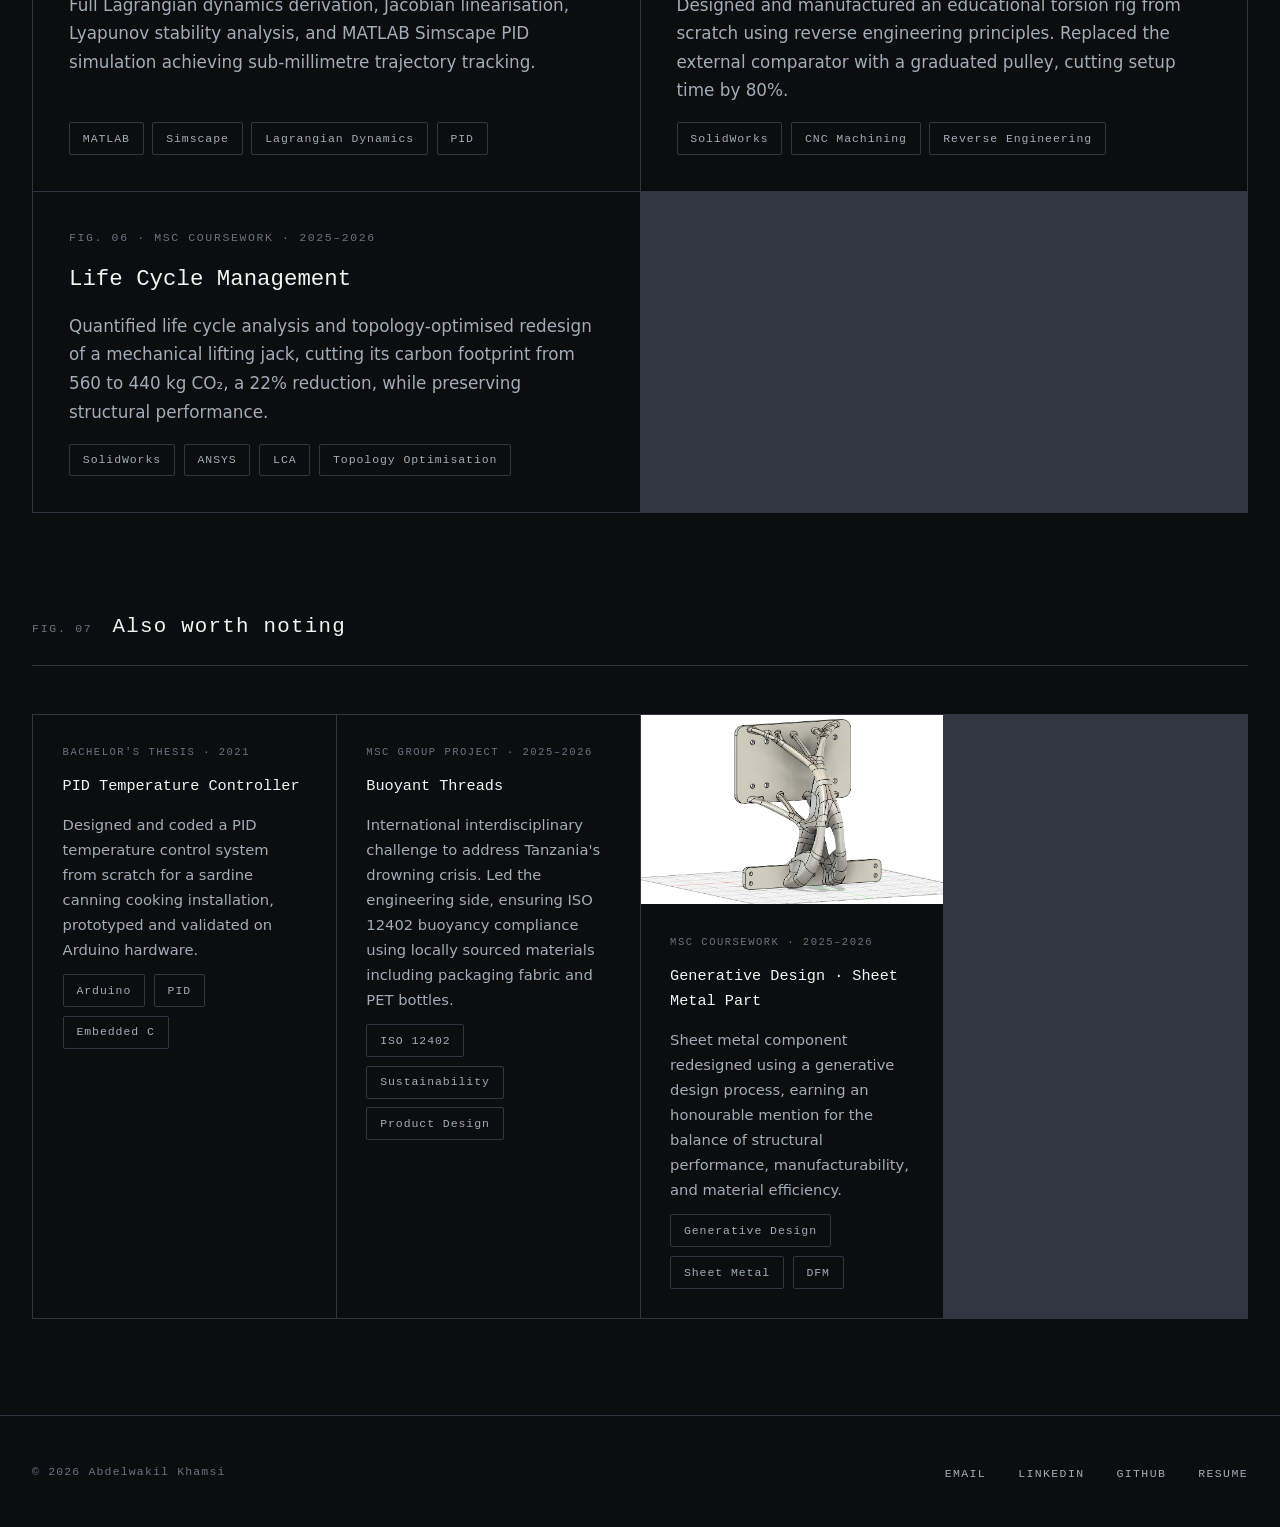
==== commit a9e97b54: "Further separate and highlight the flagship project - Move the biped card out of the shared grid ent" ====
--- a/index.html
+++ b/index.html
@@ -61,11 +61,10 @@
     <h2>Selected projects</h2>
   </div>
 
-  <div class="grid">
-
+  <div class="featured-wrap">
     <a href="projects/biped.html" class="card featured">
       <div class="media fit">
-        <img src="assets/img/biped/last_version_cropped.png" alt="PiB bipedal robot: latest CAD iteration, mid-stride pose" loading="lazy">
+        <img src="assets/img/biped/torso_update.png" alt="PiB bipedal robot: updated torso shell design" loading="lazy">
       </div>
       <div class="body">
         <span class="featured-badge">FLAGSHIP PROJECT</span>
@@ -81,6 +80,13 @@
         </div>
       </div>
     </a>
+  </div>
+
+  <div class="featured-divider">
+    <span>OTHER PROJECTS</span>
+  </div>
+
+  <div class="grid">
 
     <a href="projects/robotic-arm.html" class="card">
       <div class="media fit" style="aspect-ratio: 1040 / 970;">
--- a/assets/css/style.css
+++ b/assets/css/style.css
@@ -263,10 +263,30 @@
   color: var(--muted);
   flex: 1;
 }
-/* flagship project: spans the full grid width with a horizontal
-   split layout, set apart from the rest of the grid */
+/* flagship project: lives outside the regular grid entirely, in its
+   own full-width block with a horizontal split layout */
+.featured-wrap {
+  border: 1px solid var(--border);
+  margin-bottom: 3rem;
+}
+.featured-divider {
+  display: flex;
+  align-items: center;
+  gap: 1.25rem;
+  margin-bottom: 3rem;
+  color: var(--label);
+  font-family: var(--ff-display);
+  font-size: .7rem;
+  letter-spacing: .15em;
+}
+.featured-divider::before,
+.featured-divider::after {
+  content: '';
+  flex: 1;
+  height: 1px;
+  background: var(--border);
+}
 .card.featured {
-  grid-column: 1 / -1;
   flex-direction: row;
   border-top: 3px solid var(--teal);
 }
@@ -351,6 +371,14 @@
   padding: 5rem 0 3.5rem;
   border-bottom: 1px solid var(--border);
 }
+.project-hero.flagship {
+  border-top: 3px solid var(--teal);
+  border-bottom-color: var(--teal-dim);
+}
+.project-hero.flagship .featured-badge {
+  display: block;
+  margin-bottom: 1.5rem;
+}
 .back-link {
   font-family: var(--ff-display);
   font-size: .76rem;
@@ -439,6 +467,29 @@
 .media-block.contain img { object-fit: contain; }
 .media-block.fit { padding: 0; }
 .media-block.fit img { object-fit: cover; }
+
+/* photo gallery */
+.gallery-grid {
+  display: grid;
+  grid-template-columns: repeat(auto-fill, minmax(180px, 1fr));
+  gap: 1px;
+  background: var(--border);
+  border: 1px solid var(--border);
+  margin: 1.5rem 0 2rem;
+}
+.gallery-item {
+  display: block;
+  aspect-ratio: 1;
+  overflow: hidden;
+  background: var(--surface);
+}
+.gallery-item img {
+  width: 100%;
+  height: 100%;
+  object-fit: cover;
+  transition: transform .2s;
+}
+.gallery-item:hover img { transform: scale(1.06); }
 
 /* stat callouts */
 .stat-row {
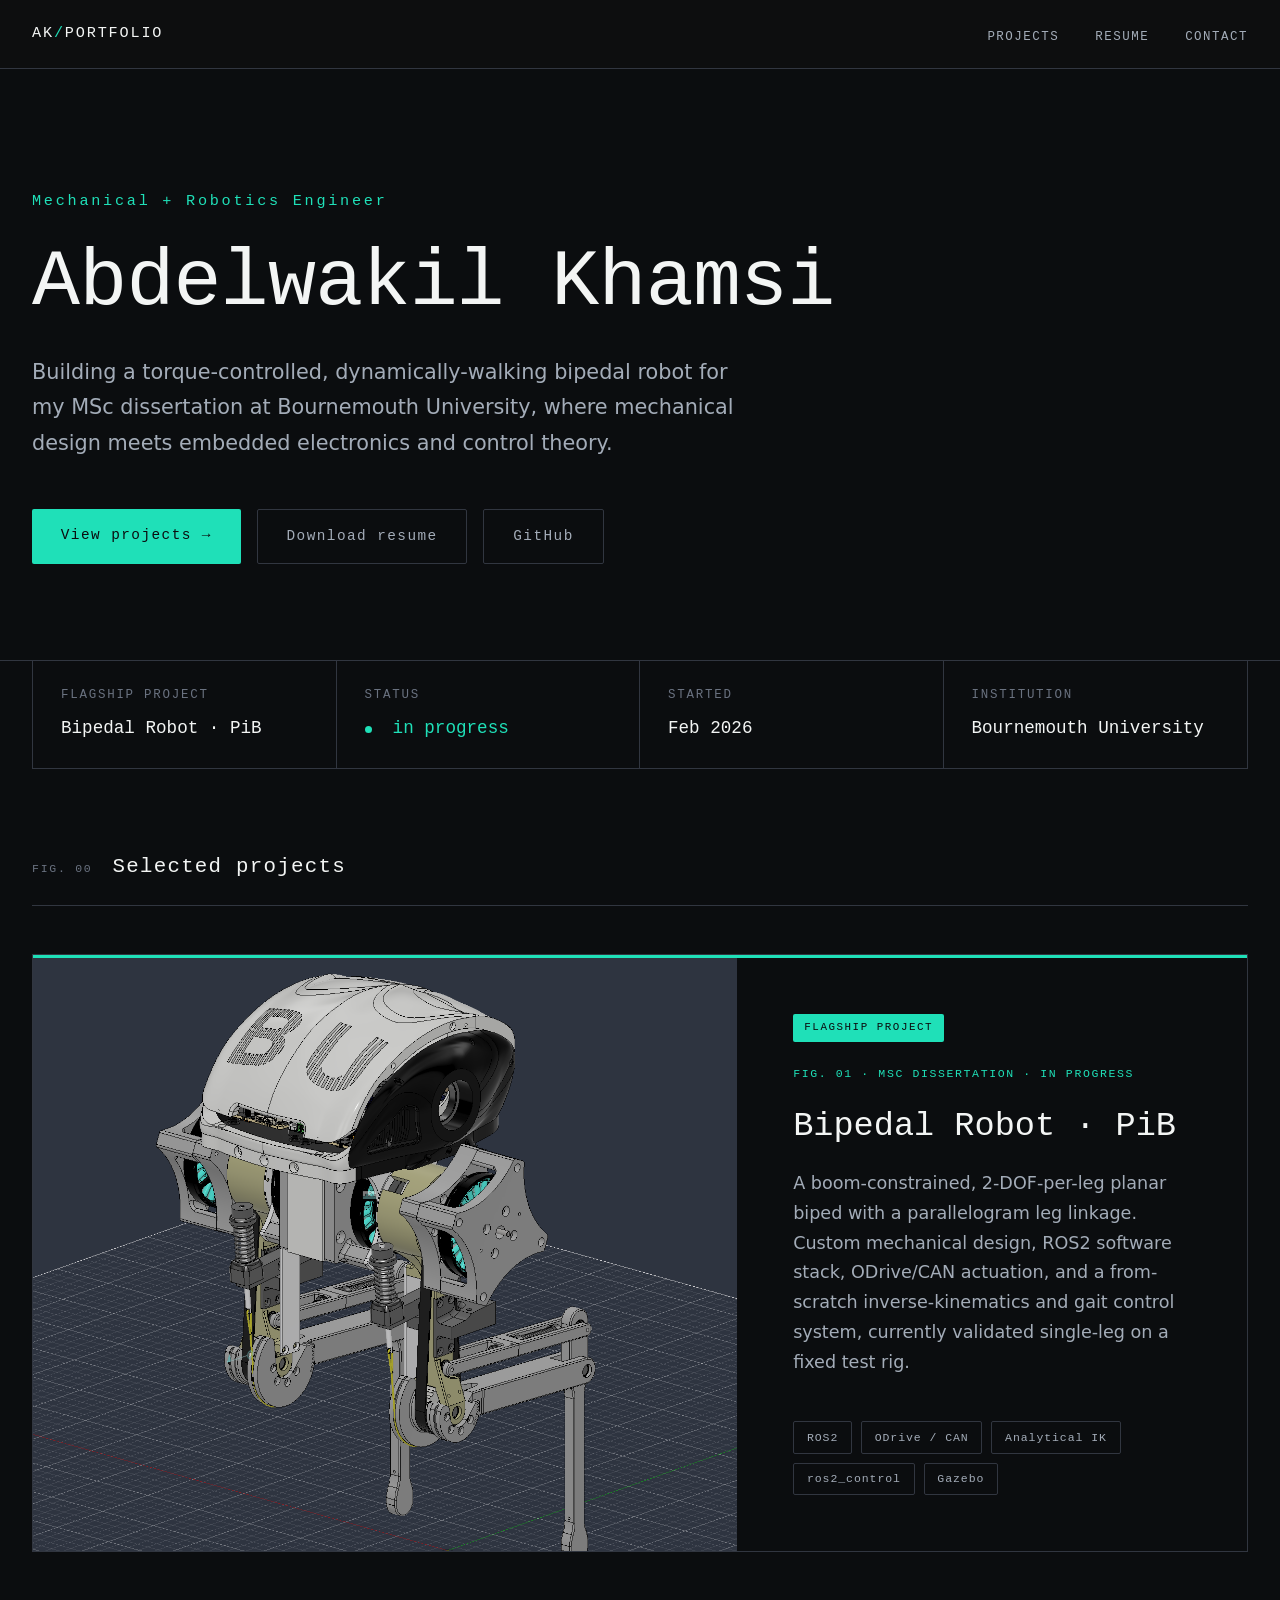
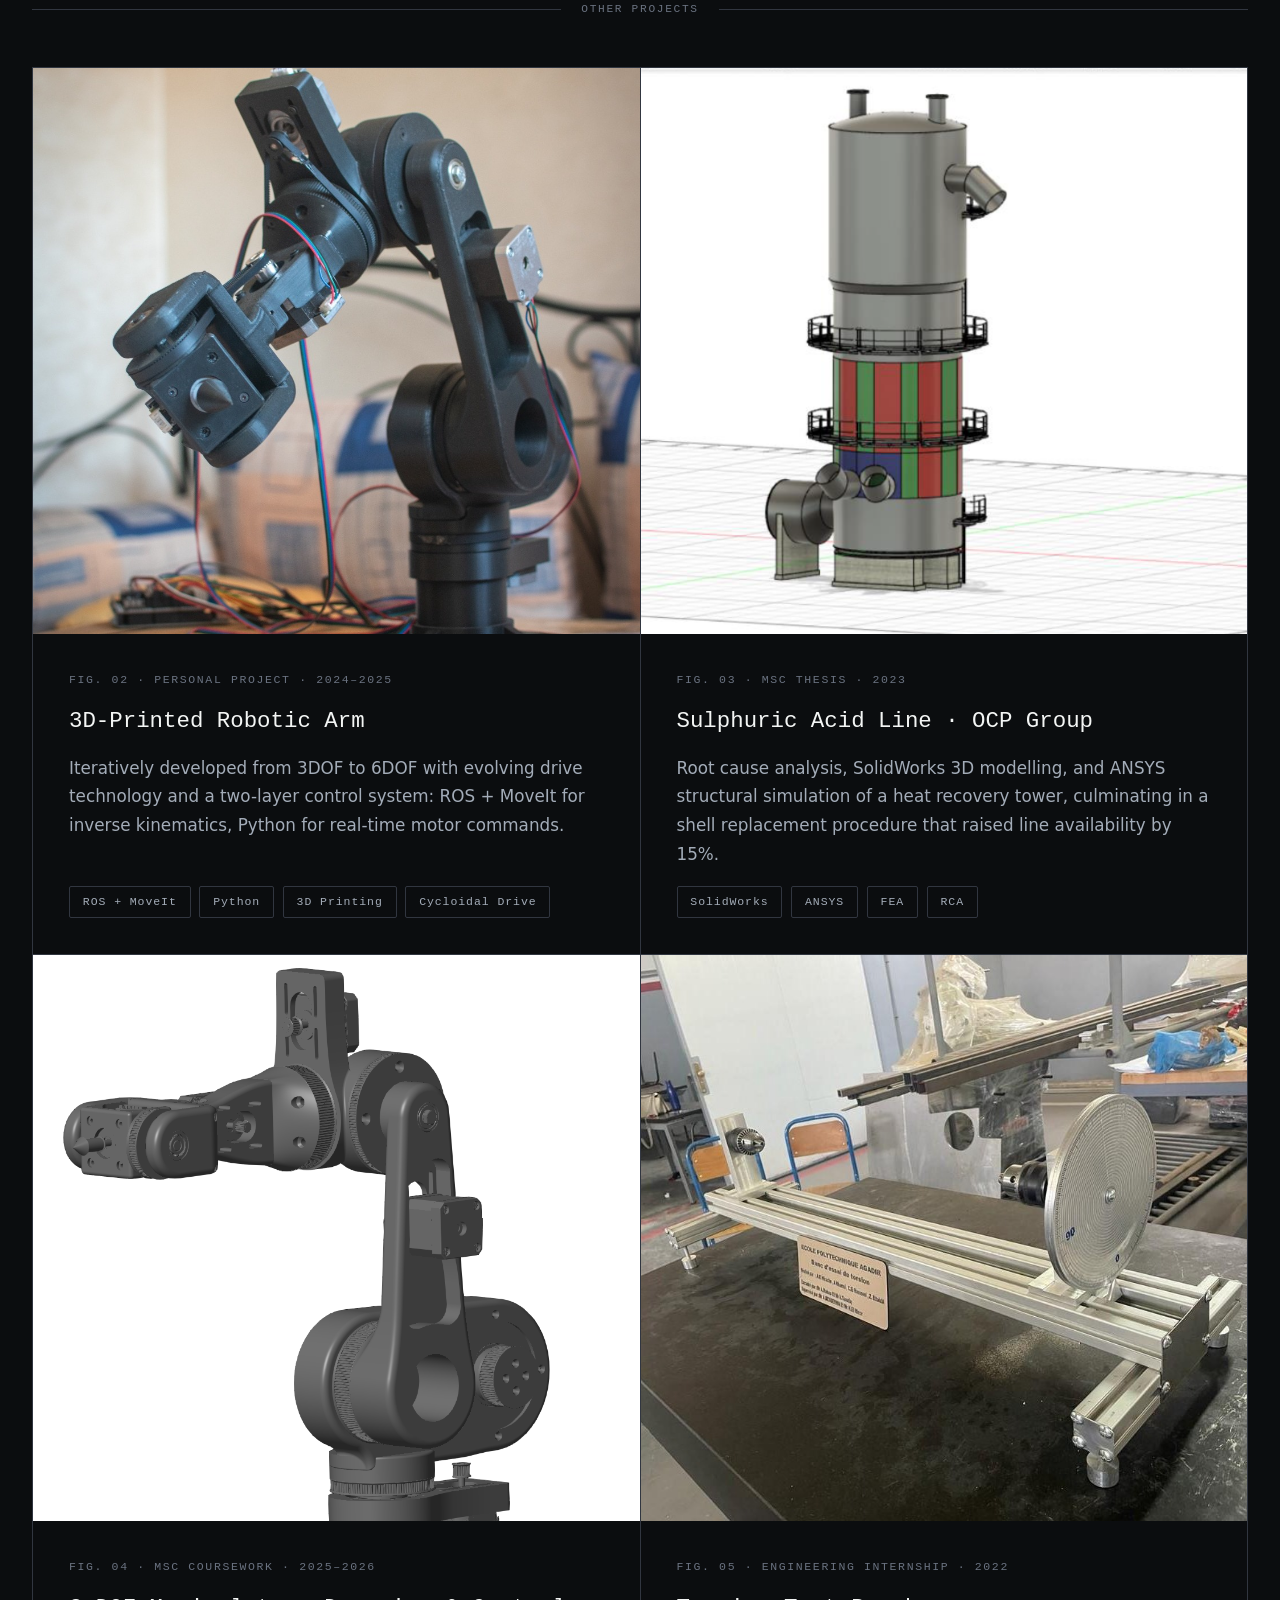
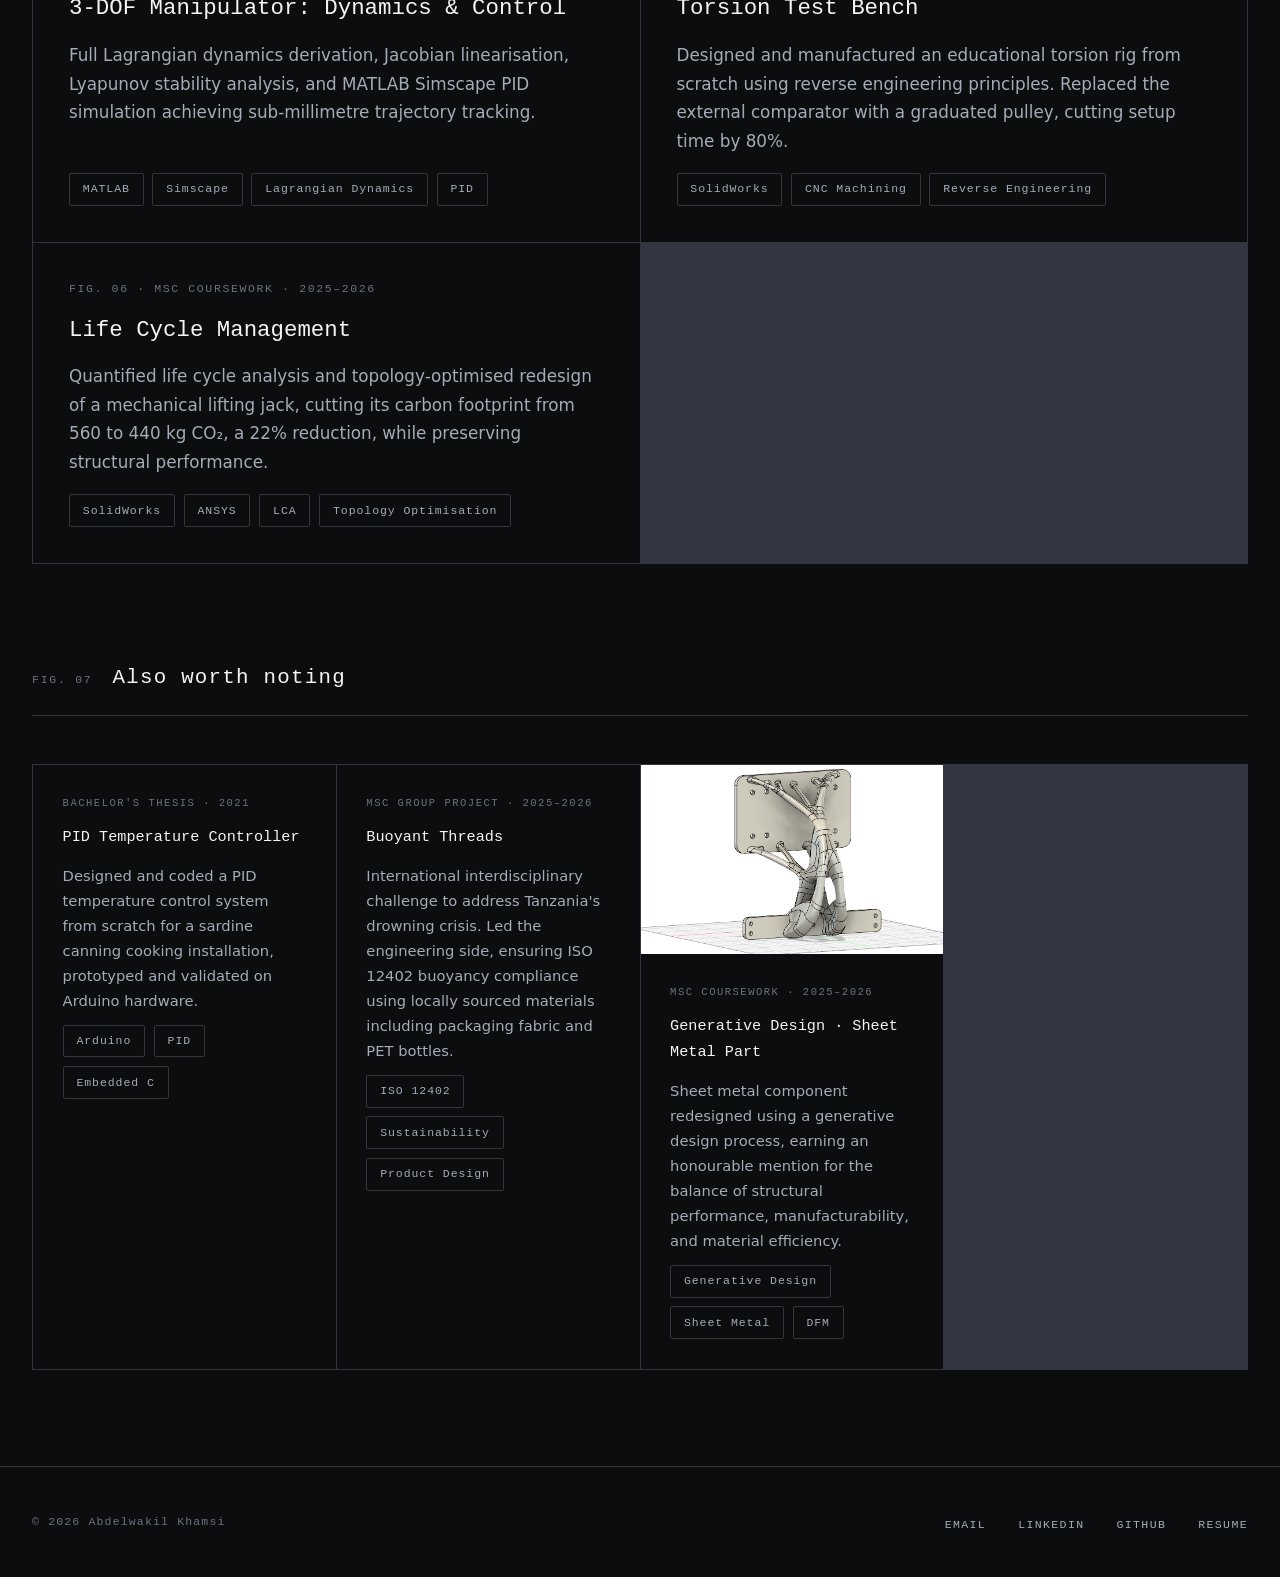
==== commit 2d83db9d: "Fix flagship thumbnail crop, add electronics photo to Mechanical Design - Match the homepage thumbna" ====
--- a/index.html
+++ b/index.html
@@ -63,7 +63,7 @@
 
   <div class="featured-wrap">
     <a href="projects/biped.html" class="card featured">
-      <div class="media fit">
+      <div class="media fit" style="aspect-ratio: 1352 / 1140;">
         <img src="assets/img/biped/torso_update.png" alt="PiB bipedal robot: updated torso shell design" loading="lazy">
       </div>
       <div class="body">
--- a/assets/css/style.css
+++ b/assets/css/style.css
@@ -291,12 +291,11 @@
   border-top: 3px solid var(--teal);
 }
 .card.featured .media {
-  flex: 1 1 52%;
-  aspect-ratio: auto;
-  min-height: 520px;
+  flex: 1 1 58%;
+  aspect-ratio: 4 / 3;
 }
 .card.featured .body {
-  flex: 1 1 48%;
+  flex: 1 1 42%;
   padding: 3.5rem;
   justify-content: center;
   gap: 1.4rem;
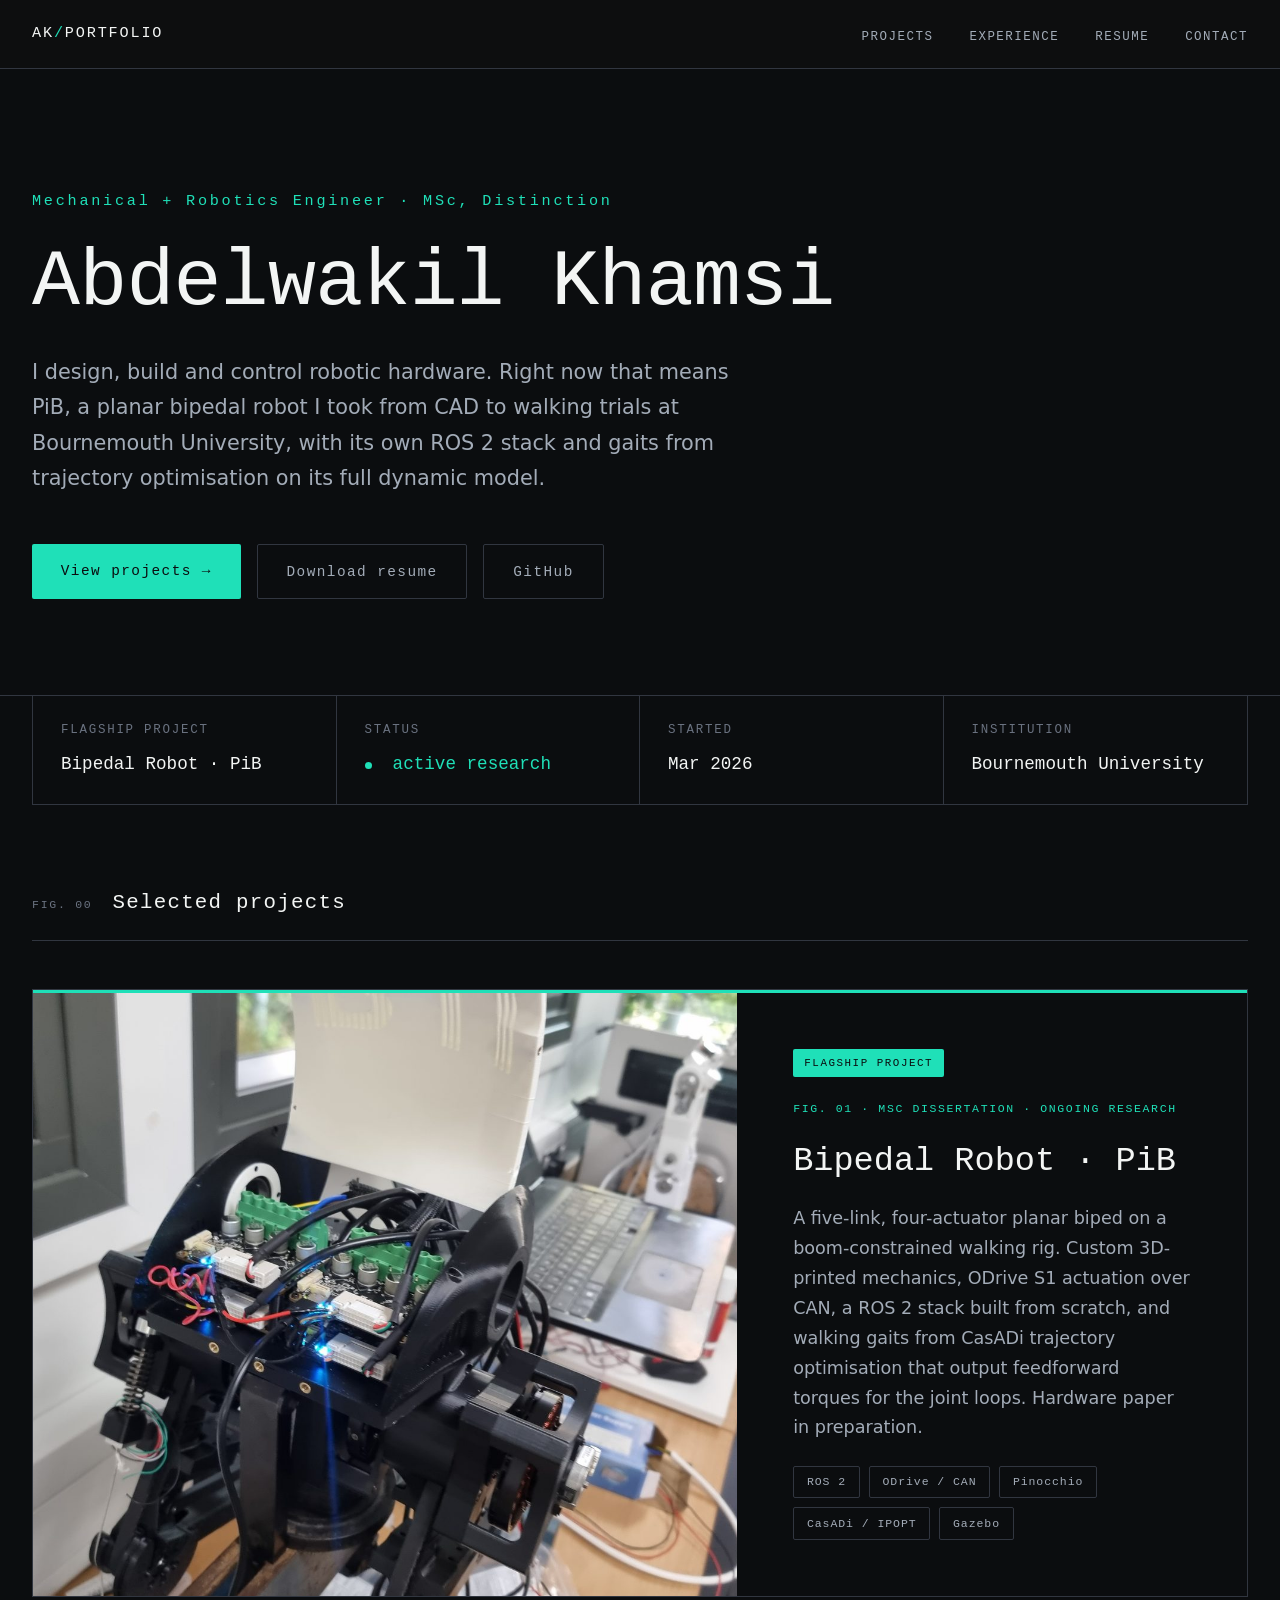
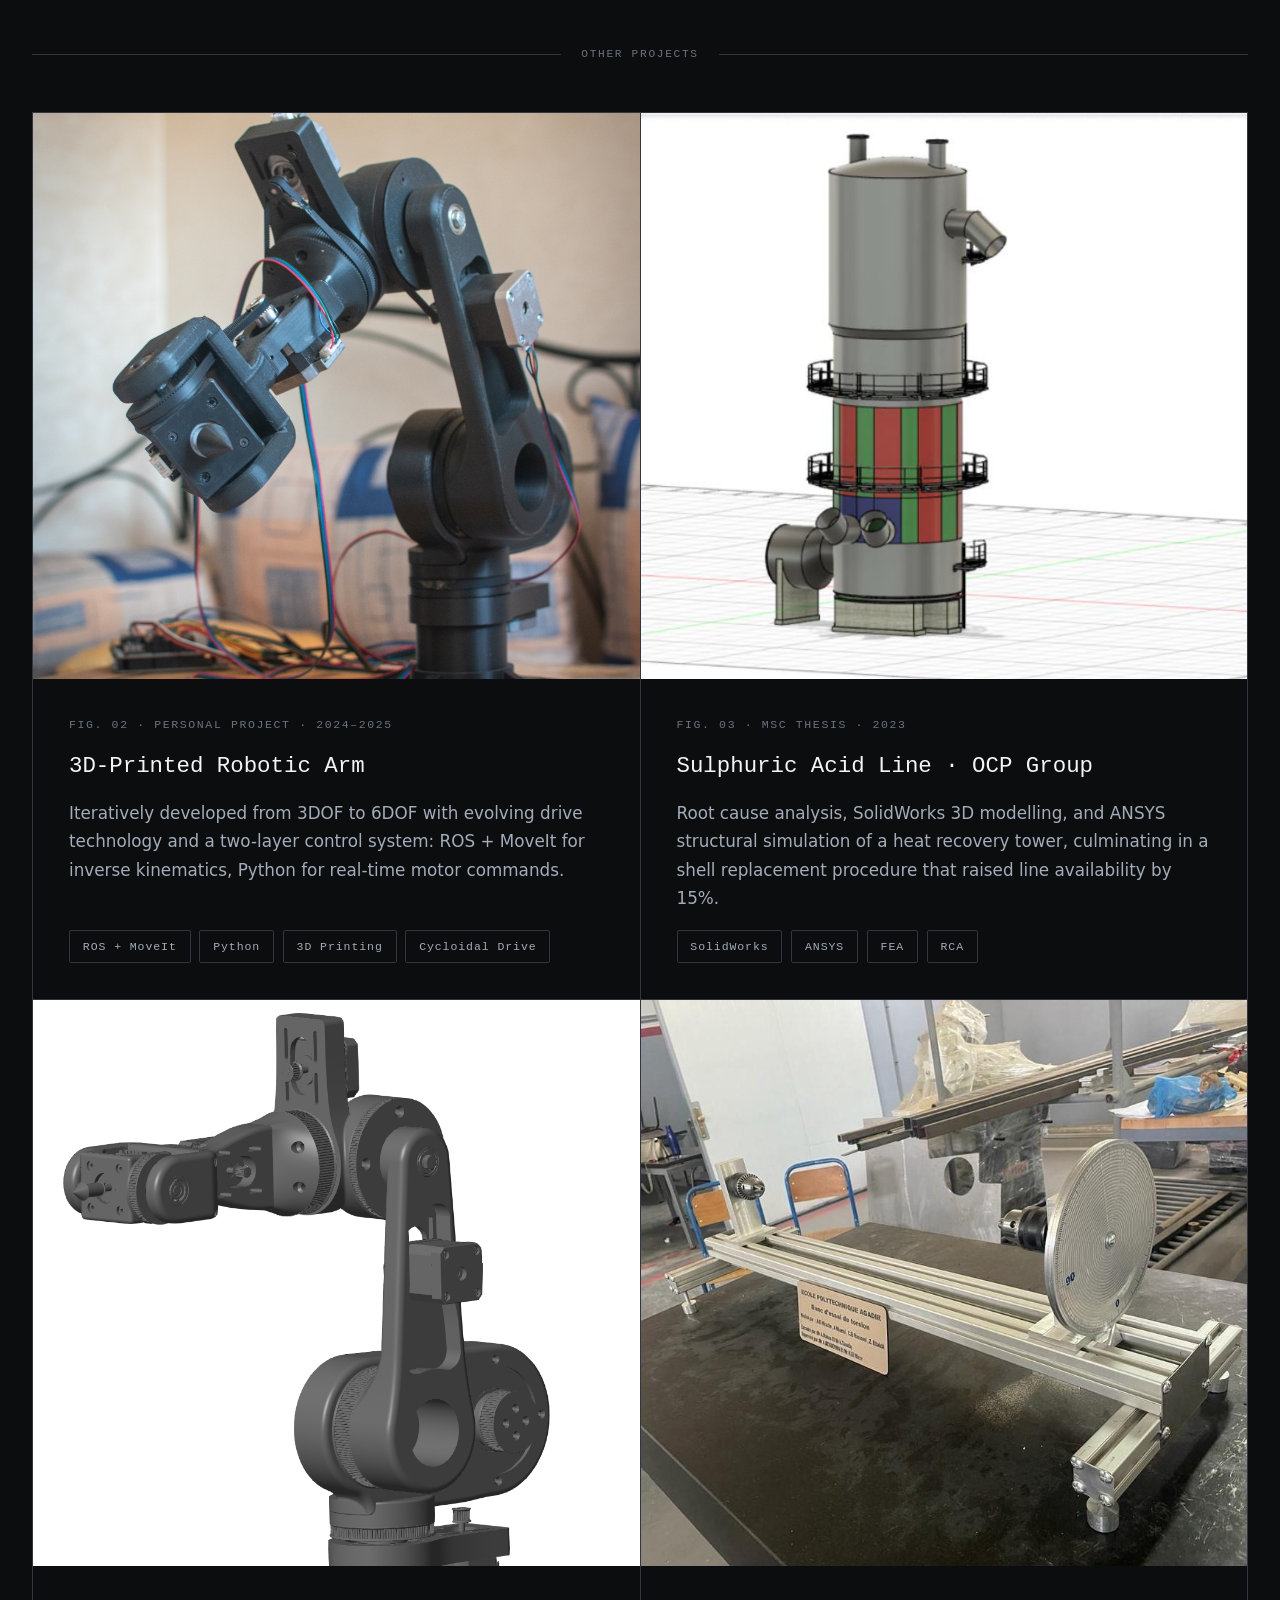
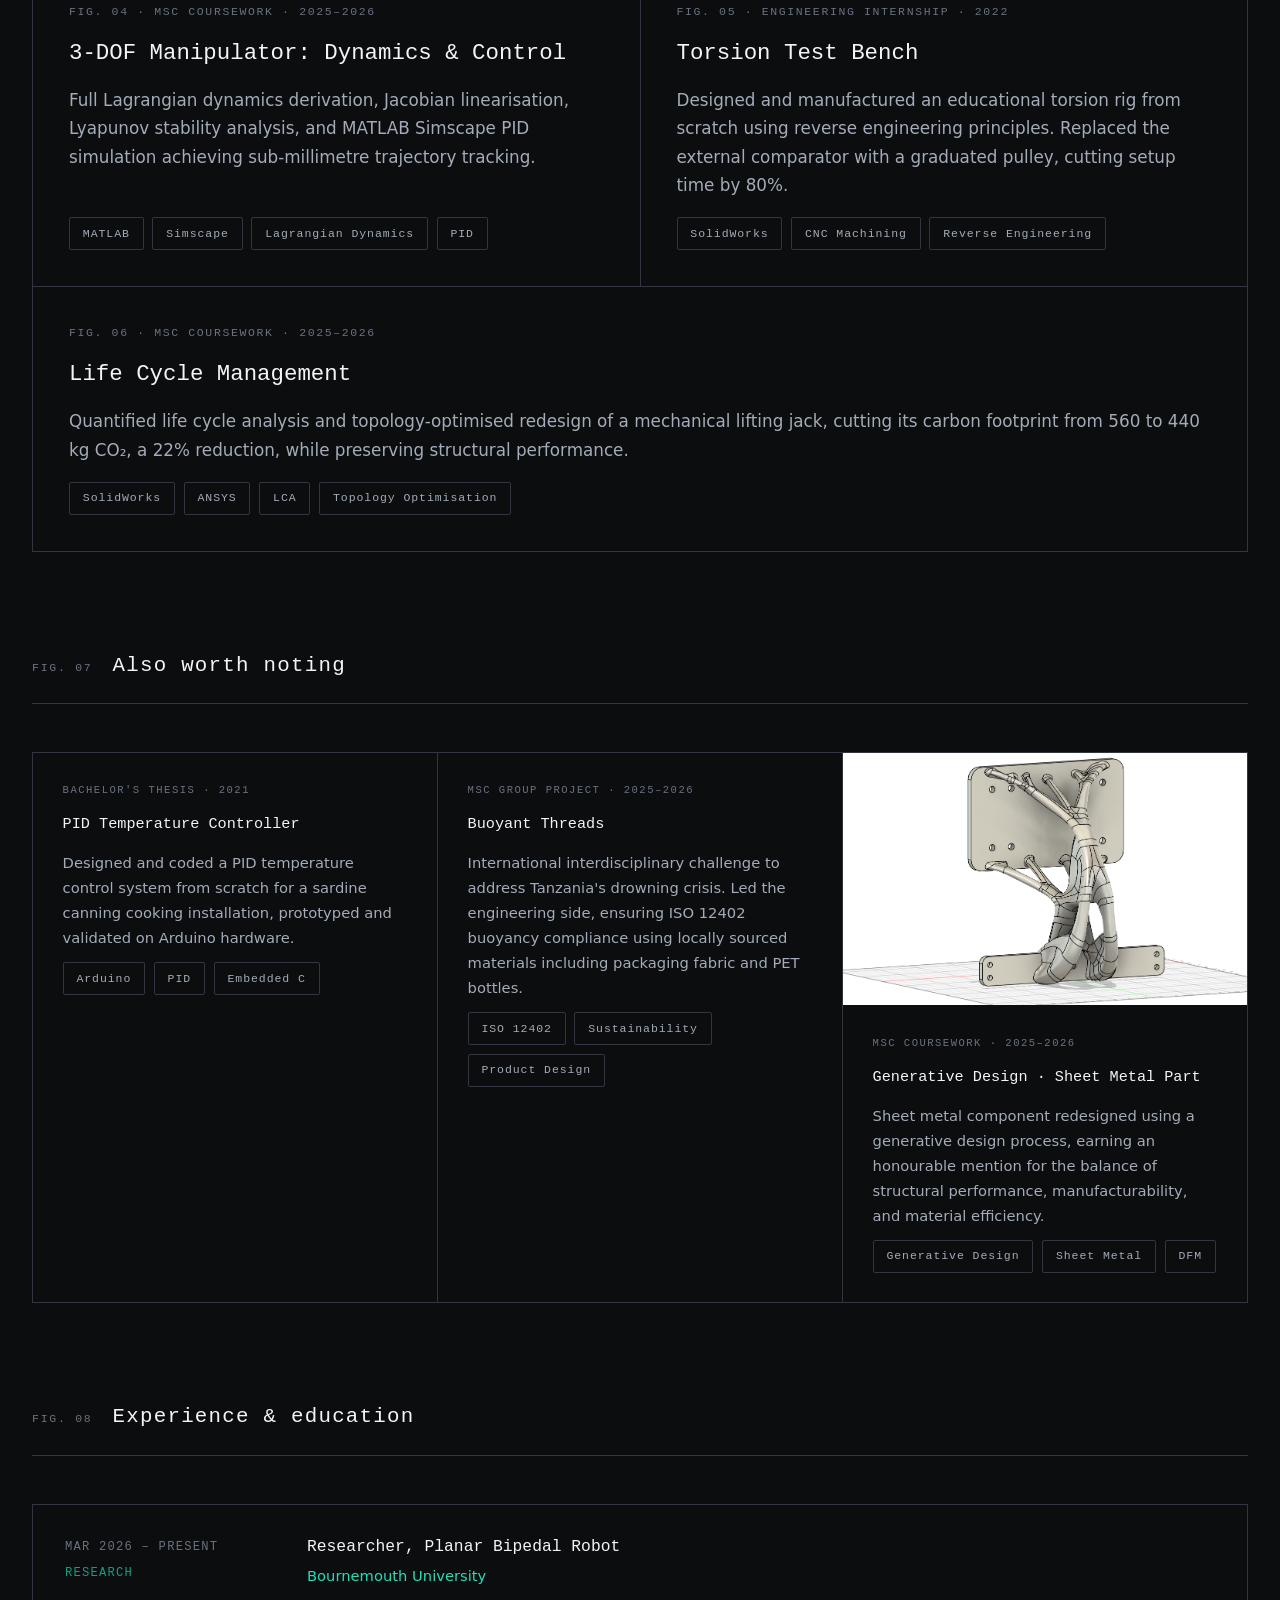
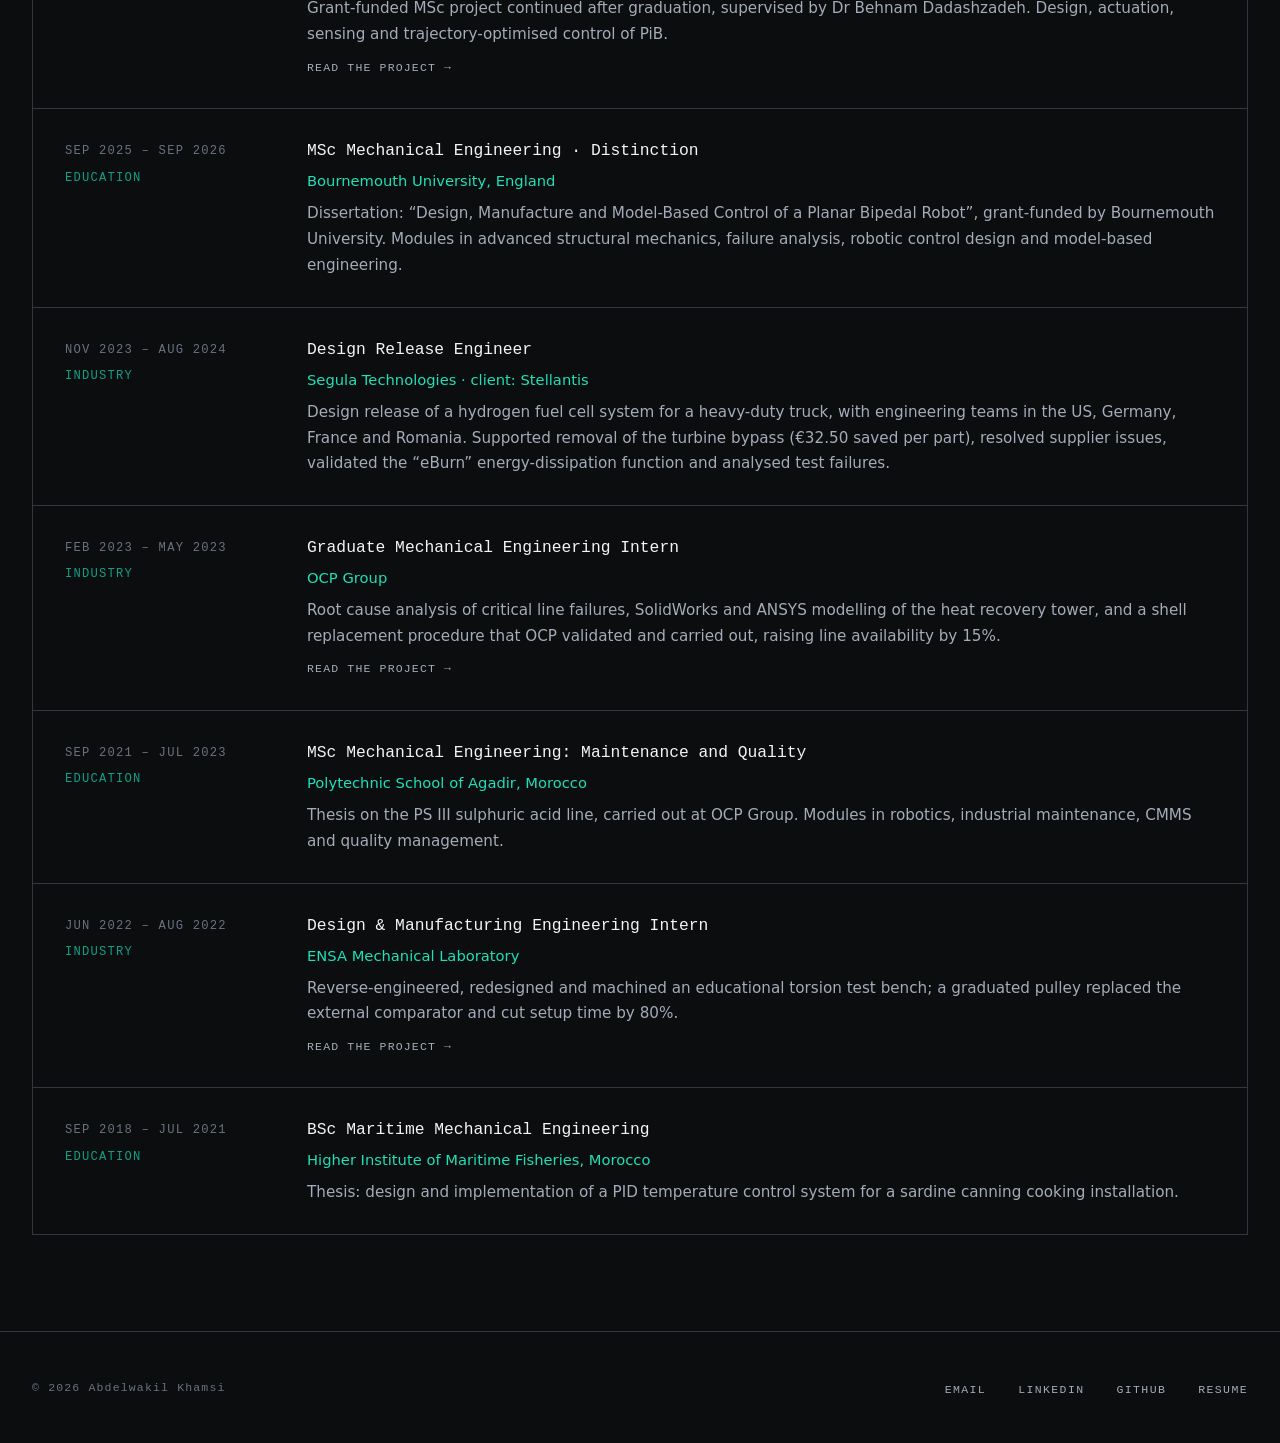
==== commit d1236954: "Sync site with new CV, rebuild biped page, add gallery and motion - Replace resume.pdf with the late" ====
--- a/index.html
+++ b/index.html
@@ -4,8 +4,9 @@
 <meta charset="UTF-8">
 <meta name="viewport" content="width=device-width, initial-scale=1.0">
 <title>Abdelwakil Khamsi · Mechanical &amp; Robotics Engineer</title>
-<meta name="description" content="Mechanical engineering student building a torque-controlled bipedal robot. Portfolio of robotics, mechanical design, and control systems projects.">
+<meta name="description" content="Mechanical and robotics engineer (MSc, Distinction). Portfolio of robotics, mechanical design and control projects, led by PiB, a planar bipedal robot walking on trajectory-optimised gaits.">
 <link rel="stylesheet" href="assets/css/style.css">
+<script src="assets/js/site.js" defer></script>
 </head>
 <body>
 
@@ -14,7 +15,8 @@
     <a href="index.html" class="nav-mark">AK<span>/</span>PORTFOLIO</a>
     <ul class="nav-links">
       <li><a href="#projects">PROJECTS</a></li>
-      <li><a href="resume.pdf?v=2">RESUME</a></li>
+      <li><a href="#experience">EXPERIENCE</a></li>
+      <li><a href="resume.pdf?v=3">RESUME</a></li>
       <li><a href="#contact">CONTACT</a></li>
     </ul>
   </div>
@@ -22,12 +24,12 @@
 
 <header class="hero">
   <div class="wrap">
-    <div class="eyebrow">Mechanical + Robotics Engineer</div>
+    <div class="eyebrow">Mechanical + Robotics Engineer &middot; MSc, Distinction</div>
     <h1>Abdelwakil Khamsi</h1>
-    <p class="lede">Building a torque-controlled, dynamically-walking bipedal robot for my MSc dissertation at Bournemouth University, where mechanical design meets embedded electronics and control theory.</p>
+    <p class="lede">I design, build and control robotic hardware. Right now that means PiB, a planar bipedal robot I took from CAD to walking trials at Bournemouth University, with its own ROS 2 stack and gaits from trajectory optimisation on its full dynamic model.</p>
     <div class="btn-row">
       <a href="#projects" class="btn btn-primary">View projects &#8594;</a>
-      <a href="resume.pdf?v=2" class="btn btn-outline">Download resume</a>
+      <a href="resume.pdf?v=3" class="btn btn-outline">Download resume</a>
       <a href="https://github.com/Abdel-wakil" class="btn btn-outline">GitHub</a>
     </div>
   </div>
@@ -41,11 +43,11 @@
     </div>
     <div class="cell">
       <div class="label">STATUS</div>
-      <div class="value teal"><span class="dot"></span>&nbsp; in progress</div>
+      <div class="value teal"><span class="dot"></span>&nbsp; active research</div>
     </div>
     <div class="cell">
       <div class="label">STARTED</div>
-      <div class="value">Feb 2026</div>
+      <div class="value">Mar 2026</div>
     </div>
     <div class="cell">
       <div class="label">INSTITUTION</div>
@@ -63,19 +65,19 @@
 
   <div class="featured-wrap">
     <a href="projects/biped.html" class="card featured">
-      <div class="media fit" style="aspect-ratio: 1352 / 1140;">
-        <img src="assets/img/biped/torso_update.png" alt="PiB bipedal robot: updated torso shell design" loading="lazy">
+      <div class="media fit">
+        <img src="assets/img/biped/gallery/web/20260728_174848.jpg" alt="PiB bipedal robot powered up on the lab bench, torso shell open" loading="eager">
       </div>
       <div class="body">
         <span class="featured-badge">FLAGSHIP PROJECT</span>
-        <div class="fig-label">FIG. 01 &middot; MSC DISSERTATION &middot; IN PROGRESS</div>
+        <div class="fig-label">FIG. 01 &middot; MSC DISSERTATION &middot; ONGOING RESEARCH</div>
         <h3>Bipedal Robot · PiB</h3>
-        <p>A boom-constrained, 2-DOF-per-leg planar biped with a parallelogram leg linkage. Custom mechanical design, ROS2 software stack, ODrive/CAN actuation, and a from-scratch inverse-kinematics and gait control system, currently validated single-leg on a fixed test rig.</p>
-        <div class="tags">
-          <span class="tag">ROS2</span>
+        <p>A five-link, four-actuator planar biped on a boom-constrained walking rig. Custom 3D-printed mechanics, ODrive S1 actuation over CAN, a ROS 2 stack built from scratch, and walking gaits from CasADi trajectory optimisation that output feedforward torques for the joint loops. Hardware paper in preparation.</p>
+        <div class="tags">
+          <span class="tag">ROS 2</span>
           <span class="tag">ODrive / CAN</span>
-          <span class="tag">Analytical IK</span>
-          <span class="tag">ros2_control</span>
+          <span class="tag">Pinocchio</span>
+          <span class="tag">CasADi / IPOPT</span>
           <span class="tag">Gazebo</span>
         </div>
       </div>
@@ -218,6 +220,82 @@
           <span class="tag">Sheet Metal</span>
           <span class="tag">DFM</span>
         </div>
+      </div>
+    </div>
+
+  </div>
+
+  <!-- EXPERIENCE & EDUCATION -->
+  <div class="section-head" id="experience">
+    <span class="fig">FIG. 08</span>
+    <h2>Experience &amp; education</h2>
+  </div>
+
+  <div class="timeline">
+
+    <div class="timeline-item">
+      <div class="when">MAR 2026 &#8211; PRESENT<span class="kind">RESEARCH</span></div>
+      <div>
+        <h4>Researcher, Planar Bipedal Robot</h4>
+        <div class="org">Bournemouth University</div>
+        <p>Grant-funded MSc project continued after graduation, supervised by Dr Behnam Dadashzadeh. Design, actuation, sensing and trajectory-optimised control of PiB.</p>
+        <a href="projects/biped.html" class="more">READ THE PROJECT &#8594;</a>
+      </div>
+    </div>
+
+    <div class="timeline-item">
+      <div class="when">SEP 2025 &#8211; SEP 2026<span class="kind">EDUCATION</span></div>
+      <div>
+        <h4>MSc Mechanical Engineering &middot; Distinction</h4>
+        <div class="org">Bournemouth University, England</div>
+        <p>Dissertation: &ldquo;Design, Manufacture and Model-Based Control of a Planar Bipedal Robot&rdquo;, grant-funded by Bournemouth University. Modules in advanced structural mechanics, failure analysis, robotic control design and model-based engineering.</p>
+      </div>
+    </div>
+
+    <div class="timeline-item">
+      <div class="when">NOV 2023 &#8211; AUG 2024<span class="kind">INDUSTRY</span></div>
+      <div>
+        <h4>Design Release Engineer</h4>
+        <div class="org">Segula Technologies &middot; client: Stellantis</div>
+        <p>Design release of a hydrogen fuel cell system for a heavy-duty truck, with engineering teams in the US, Germany, France and Romania. Supported removal of the turbine bypass (&euro;32.50 saved per part), resolved supplier issues, validated the &ldquo;eBurn&rdquo; energy-dissipation function and analysed test failures.</p>
+      </div>
+    </div>
+
+    <div class="timeline-item">
+      <div class="when">FEB 2023 &#8211; MAY 2023<span class="kind">INDUSTRY</span></div>
+      <div>
+        <h4>Graduate Mechanical Engineering Intern</h4>
+        <div class="org">OCP Group</div>
+        <p>Root cause analysis of critical line failures, SolidWorks and ANSYS modelling of the heat recovery tower, and a shell replacement procedure that OCP validated and carried out, raising line availability by 15%.</p>
+        <a href="projects/ocp.html" class="more">READ THE PROJECT &#8594;</a>
+      </div>
+    </div>
+
+    <div class="timeline-item">
+      <div class="when">SEP 2021 &#8211; JUL 2023<span class="kind">EDUCATION</span></div>
+      <div>
+        <h4>MSc Mechanical Engineering: Maintenance and Quality</h4>
+        <div class="org">Polytechnic School of Agadir, Morocco</div>
+        <p>Thesis on the PS III sulphuric acid line, carried out at OCP Group. Modules in robotics, industrial maintenance, CMMS and quality management.</p>
+      </div>
+    </div>
+
+    <div class="timeline-item">
+      <div class="when">JUN 2022 &#8211; AUG 2022<span class="kind">INDUSTRY</span></div>
+      <div>
+        <h4>Design &amp; Manufacturing Engineering Intern</h4>
+        <div class="org">ENSA Mechanical Laboratory</div>
+        <p>Reverse-engineered, redesigned and machined an educational torsion test bench; a graduated pulley replaced the external comparator and cut setup time by 80%.</p>
+        <a href="projects/torsion-bench.html" class="more">READ THE PROJECT &#8594;</a>
+      </div>
+    </div>
+
+    <div class="timeline-item">
+      <div class="when">SEP 2018 &#8211; JUL 2021<span class="kind">EDUCATION</span></div>
+      <div>
+        <h4>BSc Maritime Mechanical Engineering</h4>
+        <div class="org">Higher Institute of Maritime Fisheries, Morocco</div>
+        <p>Thesis: design and implementation of a PID temperature control system for a sardine canning cooking installation.</p>
       </div>
     </div>
 
@@ -232,7 +310,7 @@
       <li><a href="mailto:abdelwakil55khamsi@gmail.com">EMAIL</a></li>
       <li><a href="https://linkedin.com/in/abdelwakil-khamsi/">LINKEDIN</a></li>
       <li><a href="https://github.com/Abdel-wakil">GITHUB</a></li>
-      <li><a href="resume.pdf?v=2">RESUME</a></li>
+      <li><a href="resume.pdf?v=3">RESUME</a></li>
     </ul>
   </div>
 </footer>
--- a/assets/css/style.css
+++ b/assets/css/style.css
@@ -1,3 +1,5 @@
+@import url('https://fonts.googleapis.com/css2?family=DM+Mono:wght@400;500&family=Inter:wght@400;500;600&display=swap');
+
 /* ─── TOKENS ─────────────────────────────────────────────── */
 :root {
   --bg:       #0b0d0f;
@@ -31,9 +33,6 @@
 img { display: block; max-width: 100%; }
 ul { list-style: none; }
 
-/* ─── TYPOGRAPHY IMPORTS ─────────────────────────────────── */
-@import url('https://fonts.googleapis.com/css2?family=DM+Mono:wght@400;500&family=Inter:wght@400;500;600&display=swap');
-
 /* ─── LAYOUT ─────────────────────────────────────────────── */
 .wrap {
   max-width: var(--wrap);
@@ -208,6 +207,9 @@
   transition: background .15s;
 }
 .card:hover { background: var(--surface); }
+/* odd card count: the last card takes the full row instead of
+   leaving an empty cell in the 2-column grid */
+.grid > .card:last-child:nth-child(odd) { grid-column: 1 / -1; }
 .card .media, .mention .media {
   aspect-ratio: 16/10;
   overflow: hidden;
@@ -341,7 +343,7 @@
 /* ─── OTHER PROJECTS (mention cards) ────────────────────── */
 .mention-grid {
   display: grid;
-  grid-template-columns: repeat(auto-fill, minmax(280px, 1fr));
+  grid-template-columns: repeat(auto-fit, minmax(280px, 1fr));
   gap: 1px;
   background: var(--border);
   border: 1px solid var(--border);
@@ -431,6 +433,14 @@
   color: var(--muted);
   margin-bottom: 1.25rem;
 }
+.prose code {
+  font-family: var(--ff-display);
+  font-size: .9em;
+  color: var(--teal);
+  overflow-wrap: anywhere;
+}
+/* let grid columns shrink below long unbreakable content on phones */
+.project-body > * { min-width: 0; }
 .prose ul {
   list-style: none;
   display: flex;
@@ -467,28 +477,155 @@
 .media-block.fit { padding: 0; }
 .media-block.fit img { object-fit: cover; }
 
-/* photo gallery */
-.gallery-grid {
+.media-block iframe,
+.media-block video { display: block; width: 100%; height: 100%; border: 0; object-fit: cover; }
+
+/* figure with caption: wraps a .media-block */
+.figure { margin: 2rem 0; }
+.figure .media-block { margin: 0; }
+.figure figcaption {
+  font-family: var(--ff-display);
+  font-size: .72rem;
+  letter-spacing: .08em;
+  color: var(--label);
+  padding-top: .65rem;
+  line-height: 1.6;
+}
+.figure figcaption b { color: var(--teal-dim); font-weight: 400; margin-right: .5rem; }
+
+/* looping CAD animations (exploded views, assembly): muted mp4/webm,
+   played only while on screen by site.js */
+.anim-grid {
   display: grid;
-  grid-template-columns: repeat(auto-fill, minmax(180px, 1fr));
-  gap: 1px;
-  background: var(--border);
-  border: 1px solid var(--border);
+  grid-template-columns: repeat(2, 1fr);
+  gap: 1.5rem;
+  margin: 2rem 0;
+}
+.anim-grid .figure { margin: 0; }
+.anim-grid .figure.wide { grid-column: 1 / -1; }
+@media (max-width: 700px) {
+  .anim-grid { grid-template-columns: 1fr; }
+}
+
+/* photo gallery: even grid of 3:4 tiles; .feature spans 2x2 and
+   .wide spans 2 columns, so 1 feature + 1 wide + 6 tiles fill 12 cells
+   on both the 3-column and the 2-column layout */
+.gallery {
+  display: grid;
+  grid-template-columns: repeat(3, 1fr);
+  grid-auto-flow: dense;
+  gap: .75rem;
   margin: 1.5rem 0 2rem;
+}
+@media (max-width: 700px) {
+  .gallery { grid-template-columns: repeat(2, 1fr); gap: .5rem; }
 }
 .gallery-item {
   display: block;
-  aspect-ratio: 1;
+  position: relative;
+  aspect-ratio: 3 / 4;
   overflow: hidden;
+  border: 1px solid var(--border);
   background: var(--surface);
-}
+  cursor: zoom-in;
+}
+.gallery-item.feature { grid-column: span 2; grid-row: span 2; }
+.gallery-item.wide    { grid-column: span 2; aspect-ratio: 3 / 2; }
 .gallery-item img {
+  position: absolute;
+  inset: 0;
   width: 100%;
   height: 100%;
   object-fit: cover;
-  transition: transform .2s;
-}
-.gallery-item:hover img { transform: scale(1.06); }
+  transition: transform .5s cubic-bezier(.2,.7,.2,1);
+}
+.gallery-item:hover img { transform: scale(1.04); }
+.gallery-item figcaption {
+  position: absolute;
+  inset: auto 0 0 0;
+  padding: 2rem .85rem .7rem;
+  font-family: var(--ff-display);
+  font-size: .68rem;
+  letter-spacing: .06em;
+  line-height: 1.5;
+  color: var(--text);
+  background: linear-gradient(transparent, rgba(11,13,15,.92));
+  opacity: 0;
+  transform: translateY(6px);
+  transition: opacity .25s, transform .25s;
+}
+.gallery-item:hover figcaption,
+.gallery-item:focus-visible figcaption { opacity: 1; transform: none; }
+@media (hover: none) {
+  .gallery-item figcaption { display: none; }
+}
+
+/* lightbox (built by site.js) */
+.lightbox {
+  position: fixed;
+  inset: 0;
+  z-index: 999;
+  background: rgba(6,7,9,.95);
+  display: flex;
+  flex-direction: column;
+  align-items: center;
+  justify-content: center;
+  gap: 1rem;
+  padding: 3.5rem 4.5rem 2rem;
+  opacity: 0;
+  visibility: hidden;
+  transition: opacity .25s, visibility .25s;
+}
+.lightbox.open { opacity: 1; visibility: visible; }
+.lightbox img {
+  max-width: 100%;
+  max-height: calc(100vh - 9rem);
+  object-fit: contain;
+  border: 1px solid var(--border);
+  transform: scale(.97);
+  transition: transform .3s cubic-bezier(.2,.7,.2,1);
+}
+.lightbox.open img { transform: none; }
+.lightbox-caption {
+  font-family: var(--ff-display);
+  font-size: .76rem;
+  letter-spacing: .08em;
+  color: var(--muted);
+  text-align: center;
+  max-width: 720px;
+}
+.lightbox-caption .count { color: var(--teal); margin-right: .75rem; }
+.lightbox button {
+  position: absolute;
+  background: none;
+  border: 1px solid var(--border);
+  color: var(--muted);
+  font-family: var(--ff-display);
+  font-size: 1rem;
+  width: 2.75rem;
+  height: 2.75rem;
+  cursor: pointer;
+  transition: color .15s, border-color .15s;
+}
+.lightbox button:hover { color: var(--teal); border-color: var(--teal); }
+.lightbox .lb-close { top: 1rem; right: 1rem; }
+.lightbox .lb-prev  { left: 1rem;  top: 50%; transform: translateY(-50%); }
+.lightbox .lb-next  { right: 1rem; top: 50%; transform: translateY(-50%); }
+@media (max-width: 600px) {
+  .lightbox { padding: 3.5rem 1rem 1.5rem; }
+  .lightbox .lb-prev, .lightbox .lb-next { top: auto; bottom: 1rem; transform: none; }
+}
+
+/* highlighted callout inside prose */
+.callout {
+  border: 1px solid var(--border);
+  border-left: 2px solid var(--teal);
+  background: var(--surface);
+  padding: 1.25rem 1.5rem;
+  margin: 1.75rem 0;
+}
+.callout .label { margin-bottom: .4rem; color: var(--teal-dim); }
+.callout p { margin: 0; color: var(--text); font-size: .98rem; }
 
 /* stat callouts */
 .stat-row {
@@ -584,9 +721,105 @@
 }
 .links a:hover { color: var(--teal); }
 
+/* ─── EXPERIENCE TIMELINE ────────────────────────────────── */
+.timeline {
+  border: 1px solid var(--border);
+  margin-bottom: 6rem;
+}
+.timeline-item {
+  display: grid;
+  grid-template-columns: 210px 1fr;
+  gap: 2rem;
+  padding: 1.75rem 2rem;
+  border-bottom: 1px solid var(--border);
+  transition: background .15s;
+}
+.timeline-item:last-child { border-bottom: none; }
+.timeline-item:hover { background: var(--surface); }
+.timeline-item .when {
+  font-family: var(--ff-display);
+  font-size: .76rem;
+  letter-spacing: .1em;
+  color: var(--label);
+  padding-top: .25rem;
+}
+.timeline-item .when .kind { display: block; color: var(--teal-dim); margin-top: .35rem; }
+.timeline-item h4 {
+  font-family: var(--ff-display);
+  font-size: 1.02rem;
+  font-weight: 500;
+  margin-bottom: .2rem;
+}
+.timeline-item .org {
+  font-size: .92rem;
+  color: var(--teal);
+  margin-bottom: .5rem;
+}
+.timeline-item p { font-size: .95rem; color: var(--muted); }
+.timeline-item a.more {
+  font-family: var(--ff-display);
+  font-size: .72rem;
+  letter-spacing: .1em;
+  color: var(--muted);
+  display: inline-block;
+  margin-top: .6rem;
+  transition: color .15s;
+}
+.timeline-item a.more:hover { color: var(--teal); }
+@media (max-width: 700px) {
+  .timeline-item { grid-template-columns: 1fr; gap: .5rem; padding: 1.5rem; }
+}
+
+/* ─── MOTION ─────────────────────────────────────────────── */
+/* hero content rises in on load */
+.hero .wrap > *, .project-hero .wrap > * {
+  animation: rise .7s cubic-bezier(.2,.7,.2,1) both;
+}
+.hero .wrap > :nth-child(2), .project-hero .wrap > :nth-child(2) { animation-delay: .06s; }
+.hero .wrap > :nth-child(3), .project-hero .wrap > :nth-child(3) { animation-delay: .12s; }
+.hero .wrap > :nth-child(4), .project-hero .wrap > :nth-child(4) { animation-delay: .18s; }
+.hero .wrap > :nth-child(5), .project-hero .wrap > :nth-child(5) { animation-delay: .24s; }
+@keyframes rise {
+  from { opacity: 0; transform: translateY(16px); }
+  to   { opacity: 1; transform: none; }
+}
+
+/* scroll reveal: site.js adds .reveal only to elements that start
+   below the fold, so nothing visible on load ever flickers */
+.reveal {
+  opacity: 0;
+  transform: translateY(24px);
+  transition: opacity .7s cubic-bezier(.2,.7,.2,1), transform .7s cubic-bezier(.2,.7,.2,1);
+  transition-delay: var(--d, 0s);
+}
+.reveal.in { opacity: 1; transform: none; }
+
+/* card images ease in on hover */
+.card .media img, .mention .media img {
+  transition: transform .6s cubic-bezier(.2,.7,.2,1);
+}
+.card:hover .media img, .mention:hover .media img { transform: scale(1.03); }
+
+@media (prefers-reduced-motion: reduce) {
+  html { scroll-behavior: auto; }
+  *, *::before, *::after {
+    animation: none !important;
+    transition: none !important;
+  }
+  .reveal { opacity: 1; transform: none; }
+}
+
 /* ─── RESPONSIVE ─────────────────────────────────────────── */
 @media (max-width: 600px) {
+  .nav .wrap {
+    height: auto;
+    flex-wrap: wrap;
+    row-gap: .5rem;
+    padding-top: .9rem;
+    padding-bottom: .9rem;
+  }
   .nav-links { gap: 1.2rem; }
+  .nav-links a { font-size: .7rem; letter-spacing: .08em; }
   .title-block { flex-direction: column; }
   .cell { border-right: none; border-bottom: 1px solid var(--border); }
   .cell:last-child { border-bottom: none; }
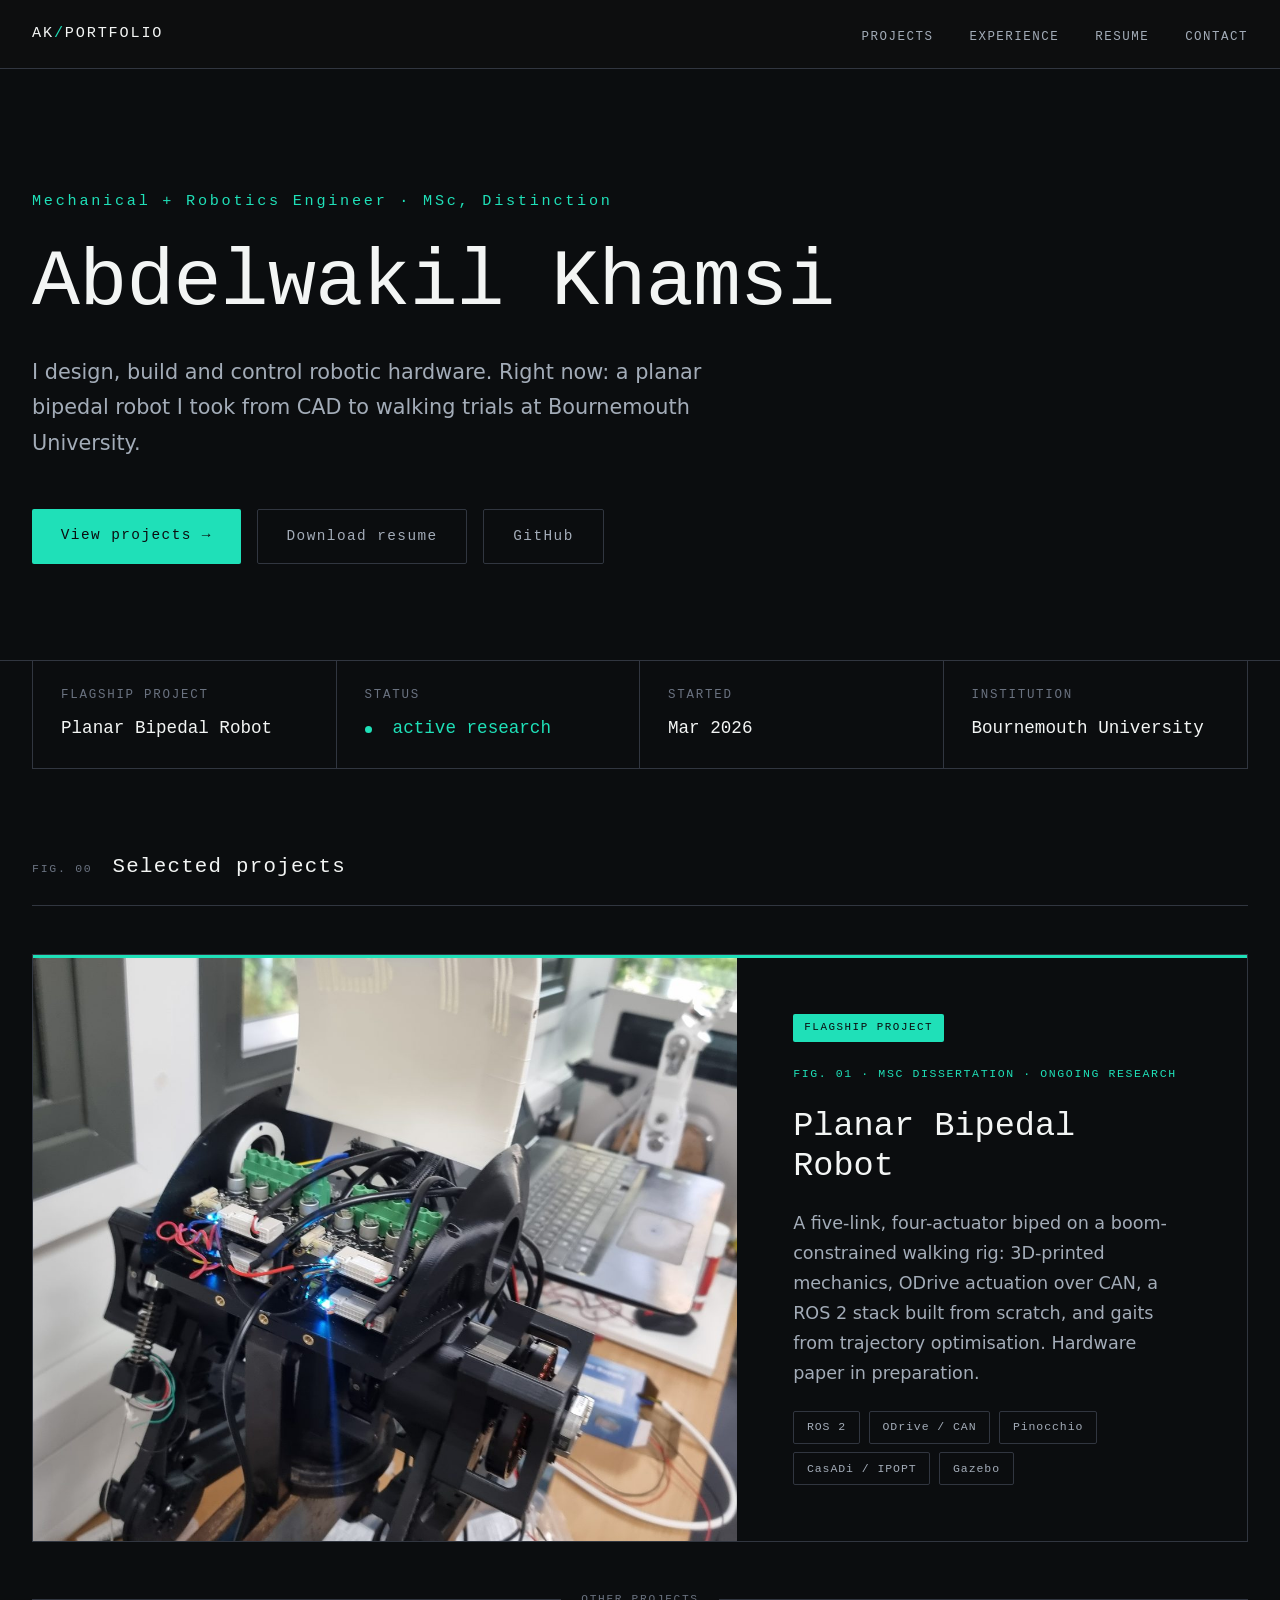
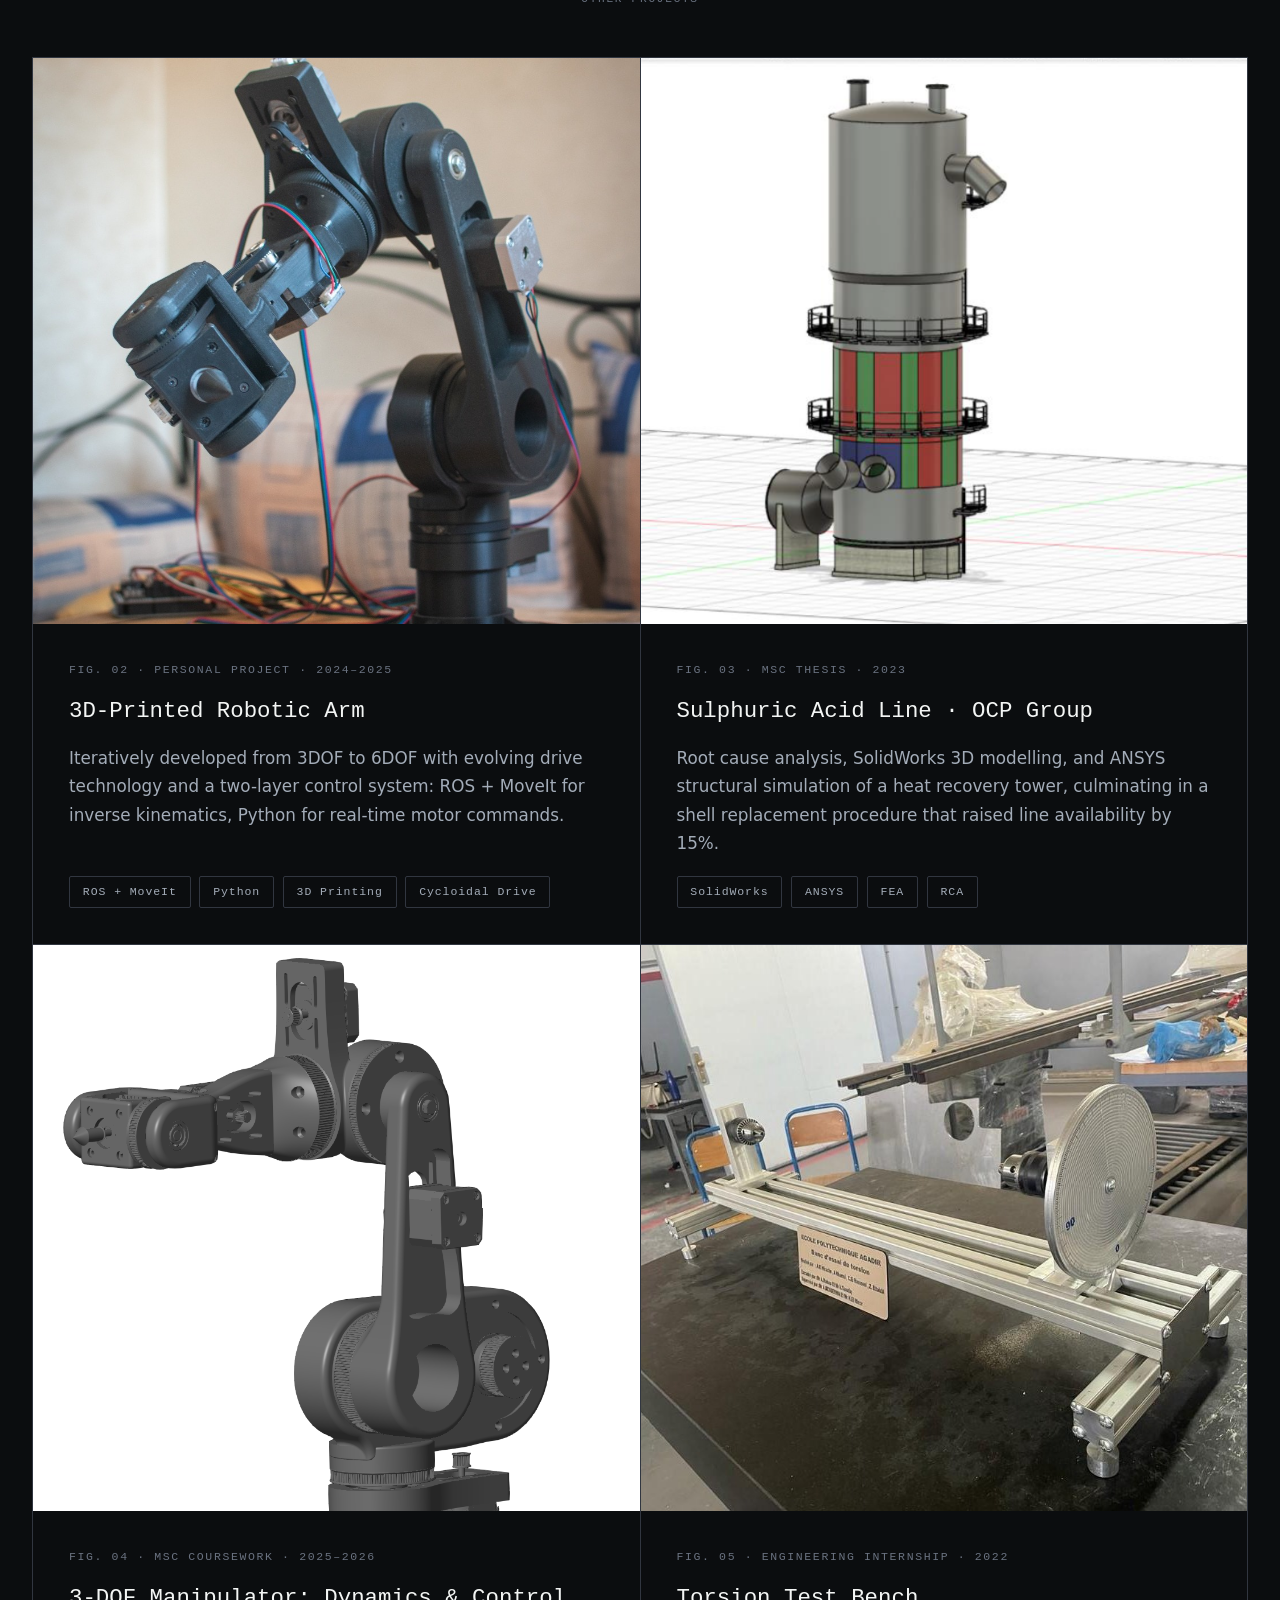
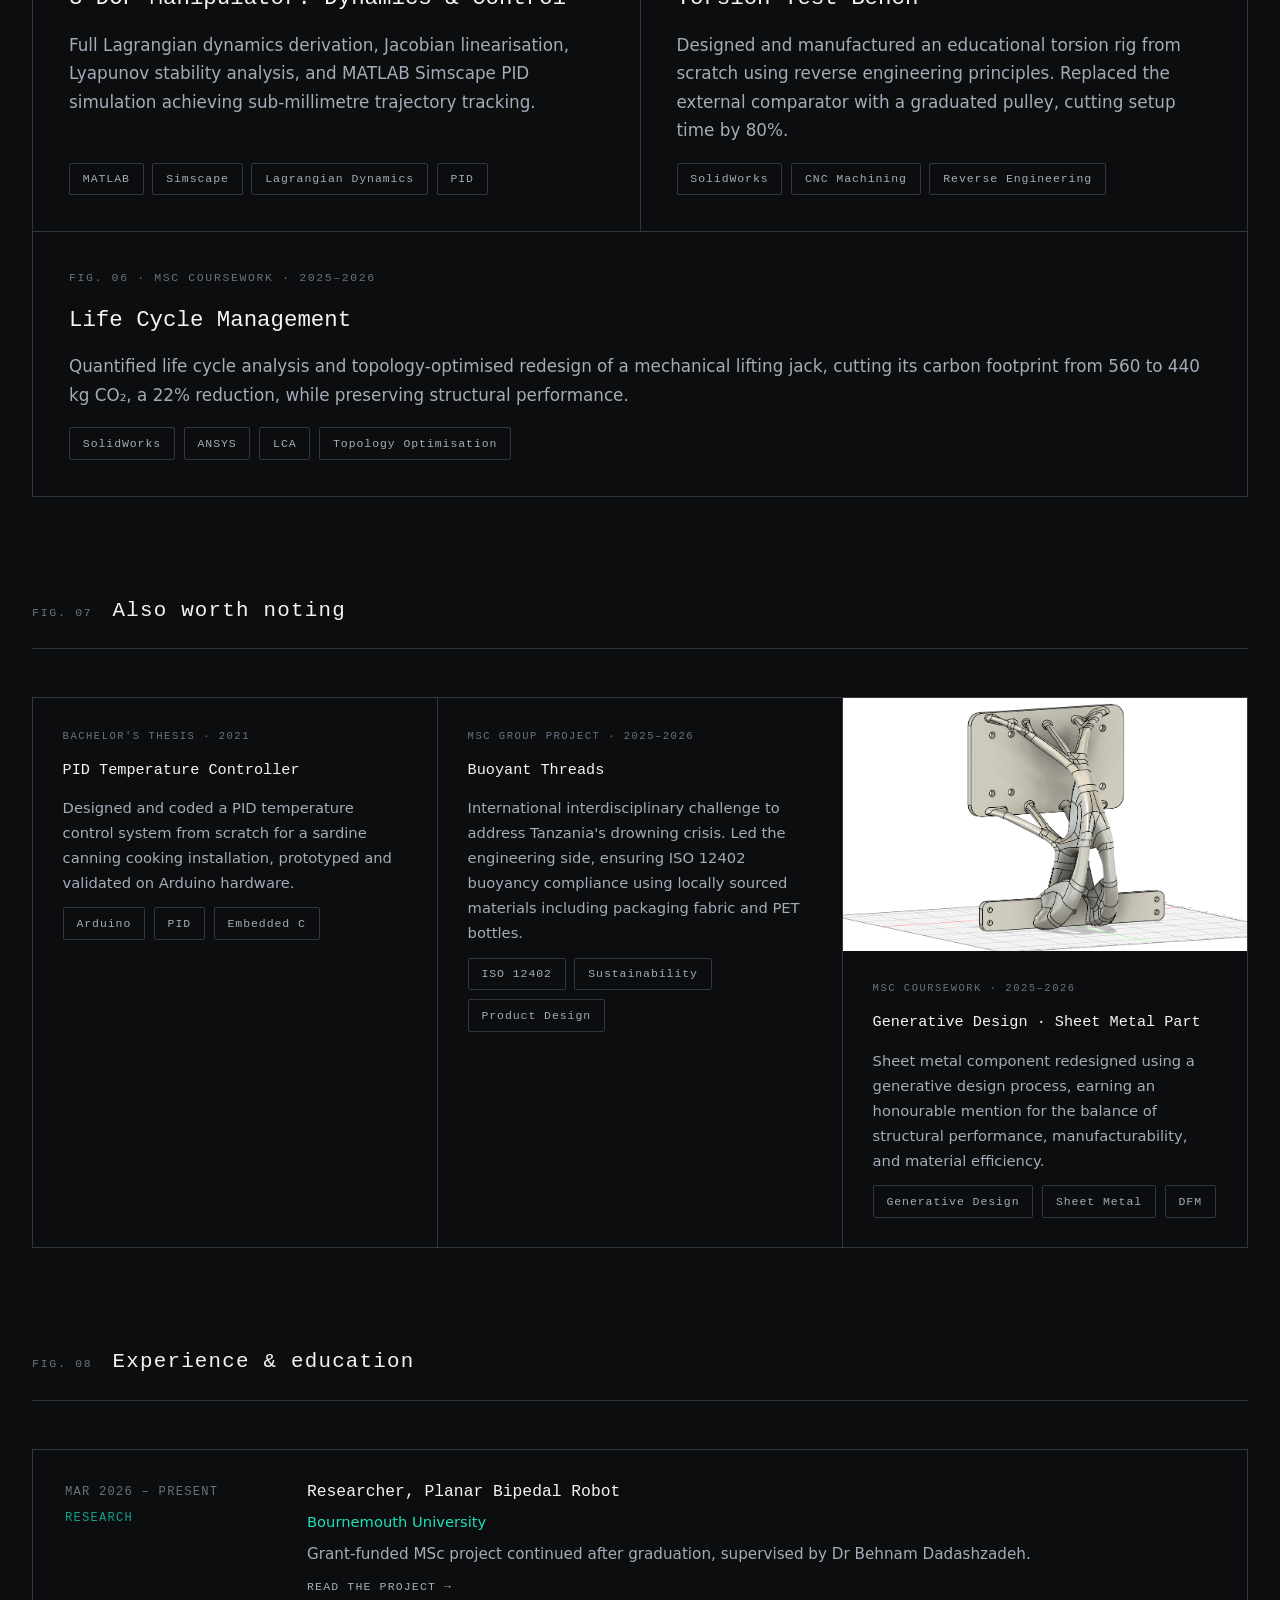
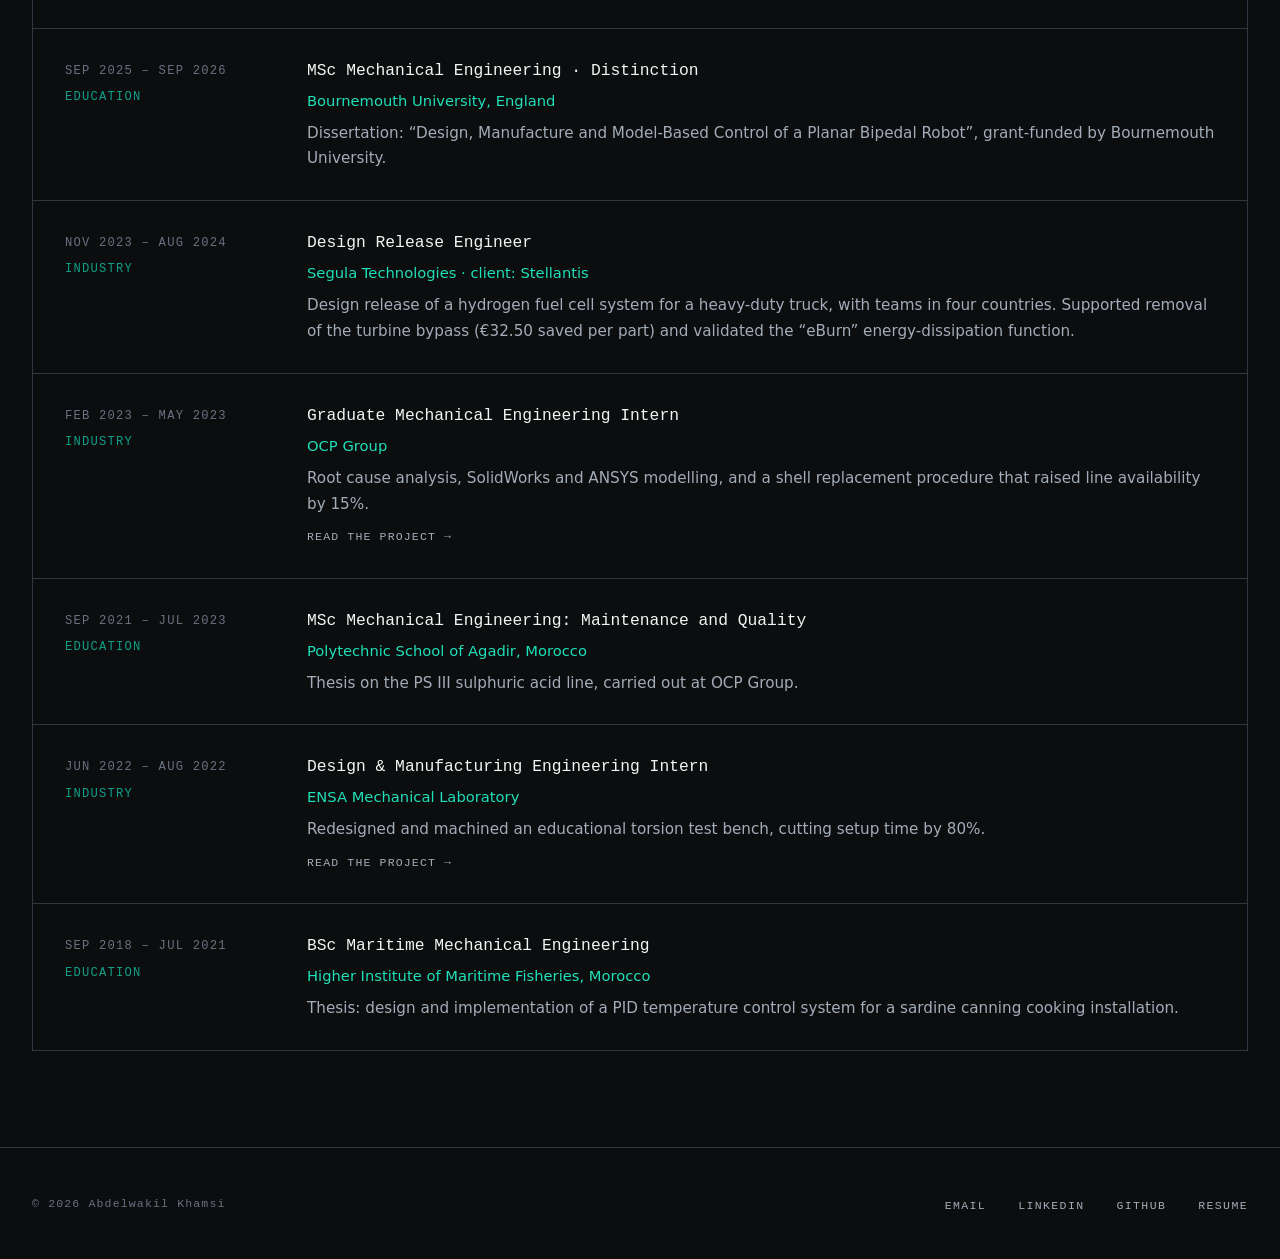
==== commit b50dd556: "Drop PiB name, trim text, add per-recipient visit analytics - Remove "PiB" everywhere; project is no" ====
--- a/index.html
+++ b/index.html
@@ -4,9 +4,10 @@
 <meta charset="UTF-8">
 <meta name="viewport" content="width=device-width, initial-scale=1.0">
 <title>Abdelwakil Khamsi · Mechanical &amp; Robotics Engineer</title>
-<meta name="description" content="Mechanical and robotics engineer (MSc, Distinction). Portfolio of robotics, mechanical design and control projects, led by PiB, a planar bipedal robot walking on trajectory-optimised gaits.">
-<link rel="stylesheet" href="assets/css/style.css">
-<script src="assets/js/site.js" defer></script>
+<meta name="description" content="Mechanical and robotics engineer (MSc, Distinction). Portfolio of robotics, mechanical design and control projects, led by a planar bipedal robot walking on trajectory-optimised gaits.">
+<link rel="stylesheet" href="assets/css/style.css?v=5">
+<script src="assets/js/analytics.js?v=5" defer></script>
+<script src="assets/js/site.js?v=5" defer></script>
 </head>
 <body>
 
@@ -26,7 +27,7 @@
   <div class="wrap">
     <div class="eyebrow">Mechanical + Robotics Engineer &middot; MSc, Distinction</div>
     <h1>Abdelwakil Khamsi</h1>
-    <p class="lede">I design, build and control robotic hardware. Right now that means PiB, a planar bipedal robot I took from CAD to walking trials at Bournemouth University, with its own ROS 2 stack and gaits from trajectory optimisation on its full dynamic model.</p>
+    <p class="lede">I design, build and control robotic hardware. Right now: a planar bipedal robot I took from CAD to walking trials at Bournemouth University.</p>
     <div class="btn-row">
       <a href="#projects" class="btn btn-primary">View projects &#8594;</a>
       <a href="resume.pdf?v=3" class="btn btn-outline">Download resume</a>
@@ -39,7 +40,7 @@
   <div class="title-block">
     <div class="cell">
       <div class="label">FLAGSHIP PROJECT</div>
-      <div class="value">Bipedal Robot &middot; PiB</div>
+      <div class="value">Planar Bipedal Robot</div>
     </div>
     <div class="cell">
       <div class="label">STATUS</div>
@@ -66,13 +67,13 @@
   <div class="featured-wrap">
     <a href="projects/biped.html" class="card featured">
       <div class="media fit">
-        <img src="assets/img/biped/gallery/web/20260728_174848.jpg" alt="PiB bipedal robot powered up on the lab bench, torso shell open" loading="eager">
+        <img src="assets/img/biped/gallery/web/20260728_174848.jpg" alt="Planar bipedal robot powered up on the lab bench, torso shell open" loading="eager">
       </div>
       <div class="body">
         <span class="featured-badge">FLAGSHIP PROJECT</span>
         <div class="fig-label">FIG. 01 &middot; MSC DISSERTATION &middot; ONGOING RESEARCH</div>
-        <h3>Bipedal Robot · PiB</h3>
-        <p>A five-link, four-actuator planar biped on a boom-constrained walking rig. Custom 3D-printed mechanics, ODrive S1 actuation over CAN, a ROS 2 stack built from scratch, and walking gaits from CasADi trajectory optimisation that output feedforward torques for the joint loops. Hardware paper in preparation.</p>
+        <h3>Planar Bipedal Robot</h3>
+        <p>A five-link, four-actuator biped on a boom-constrained walking rig: 3D-printed mechanics, ODrive actuation over CAN, a ROS 2 stack built from scratch, and gaits from trajectory optimisation. Hardware paper in preparation.</p>
         <div class="tags">
           <span class="tag">ROS 2</span>
           <span class="tag">ODrive / CAN</span>
@@ -238,7 +239,7 @@
       <div>
         <h4>Researcher, Planar Bipedal Robot</h4>
         <div class="org">Bournemouth University</div>
-        <p>Grant-funded MSc project continued after graduation, supervised by Dr Behnam Dadashzadeh. Design, actuation, sensing and trajectory-optimised control of PiB.</p>
+        <p>Grant-funded MSc project continued after graduation, supervised by Dr Behnam Dadashzadeh.</p>
         <a href="projects/biped.html" class="more">READ THE PROJECT &#8594;</a>
       </div>
     </div>
@@ -248,7 +249,7 @@
       <div>
         <h4>MSc Mechanical Engineering &middot; Distinction</h4>
         <div class="org">Bournemouth University, England</div>
-        <p>Dissertation: &ldquo;Design, Manufacture and Model-Based Control of a Planar Bipedal Robot&rdquo;, grant-funded by Bournemouth University. Modules in advanced structural mechanics, failure analysis, robotic control design and model-based engineering.</p>
+        <p>Dissertation: &ldquo;Design, Manufacture and Model-Based Control of a Planar Bipedal Robot&rdquo;, grant-funded by Bournemouth University.</p>
       </div>
     </div>
 
@@ -257,7 +258,7 @@
       <div>
         <h4>Design Release Engineer</h4>
         <div class="org">Segula Technologies &middot; client: Stellantis</div>
-        <p>Design release of a hydrogen fuel cell system for a heavy-duty truck, with engineering teams in the US, Germany, France and Romania. Supported removal of the turbine bypass (&euro;32.50 saved per part), resolved supplier issues, validated the &ldquo;eBurn&rdquo; energy-dissipation function and analysed test failures.</p>
+        <p>Design release of a hydrogen fuel cell system for a heavy-duty truck, with teams in four countries. Supported removal of the turbine bypass (&euro;32.50 saved per part) and validated the &ldquo;eBurn&rdquo; energy-dissipation function.</p>
       </div>
     </div>
 
@@ -266,7 +267,7 @@
       <div>
         <h4>Graduate Mechanical Engineering Intern</h4>
         <div class="org">OCP Group</div>
-        <p>Root cause analysis of critical line failures, SolidWorks and ANSYS modelling of the heat recovery tower, and a shell replacement procedure that OCP validated and carried out, raising line availability by 15%.</p>
+        <p>Root cause analysis, SolidWorks and ANSYS modelling, and a shell replacement procedure that raised line availability by 15%.</p>
         <a href="projects/ocp.html" class="more">READ THE PROJECT &#8594;</a>
       </div>
     </div>
@@ -276,7 +277,7 @@
       <div>
         <h4>MSc Mechanical Engineering: Maintenance and Quality</h4>
         <div class="org">Polytechnic School of Agadir, Morocco</div>
-        <p>Thesis on the PS III sulphuric acid line, carried out at OCP Group. Modules in robotics, industrial maintenance, CMMS and quality management.</p>
+        <p>Thesis on the PS III sulphuric acid line, carried out at OCP Group.</p>
       </div>
     </div>
 
@@ -285,7 +286,7 @@
       <div>
         <h4>Design &amp; Manufacturing Engineering Intern</h4>
         <div class="org">ENSA Mechanical Laboratory</div>
-        <p>Reverse-engineered, redesigned and machined an educational torsion test bench; a graduated pulley replaced the external comparator and cut setup time by 80%.</p>
+        <p>Redesigned and machined an educational torsion test bench, cutting setup time by 80%.</p>
         <a href="projects/torsion-bench.html" class="more">READ THE PROJECT &#8594;</a>
       </div>
     </div>
--- a/assets/css/style.css
+++ b/assets/css/style.css
@@ -507,13 +507,10 @@
   .anim-grid { grid-template-columns: 1fr; }
 }
 
-/* photo gallery: even grid of 3:4 tiles; .feature spans 2x2 and
-   .wide spans 2 columns, so 1 feature + 1 wide + 6 tiles fill 12 cells
-   on both the 3-column and the 2-column layout */
+/* photo gallery: uniform grid of equal tiles, click to enlarge */
 .gallery {
   display: grid;
   grid-template-columns: repeat(3, 1fr);
-  grid-auto-flow: dense;
   gap: .75rem;
   margin: 1.5rem 0 2rem;
 }
@@ -523,14 +520,13 @@
 .gallery-item {
   display: block;
   position: relative;
-  aspect-ratio: 3 / 4;
+  aspect-ratio: 4 / 3;
   overflow: hidden;
   border: 1px solid var(--border);
+  border-radius: 4px;
   background: var(--surface);
   cursor: zoom-in;
 }
-.gallery-item.feature { grid-column: span 2; grid-row: span 2; }
-.gallery-item.wide    { grid-column: span 2; aspect-ratio: 3 / 2; }
 .gallery-item img {
   position: absolute;
   inset: 0;
